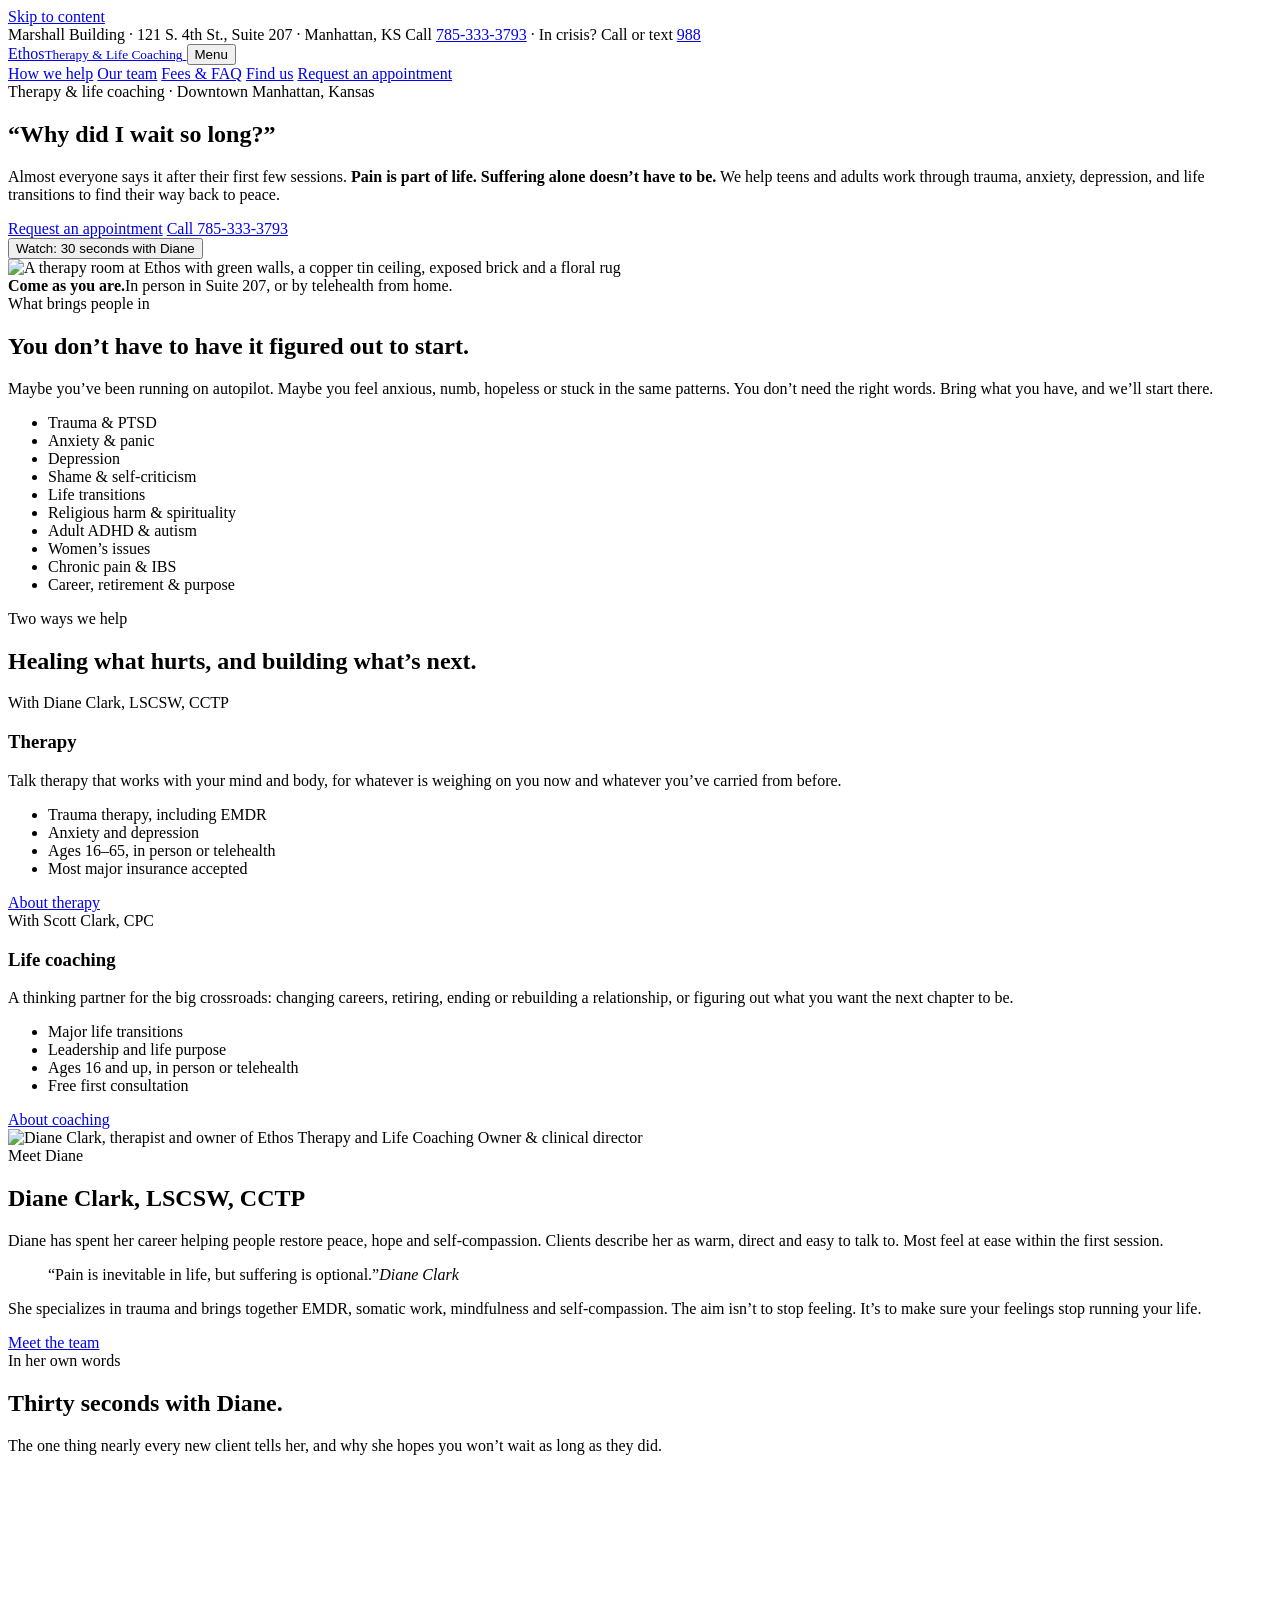
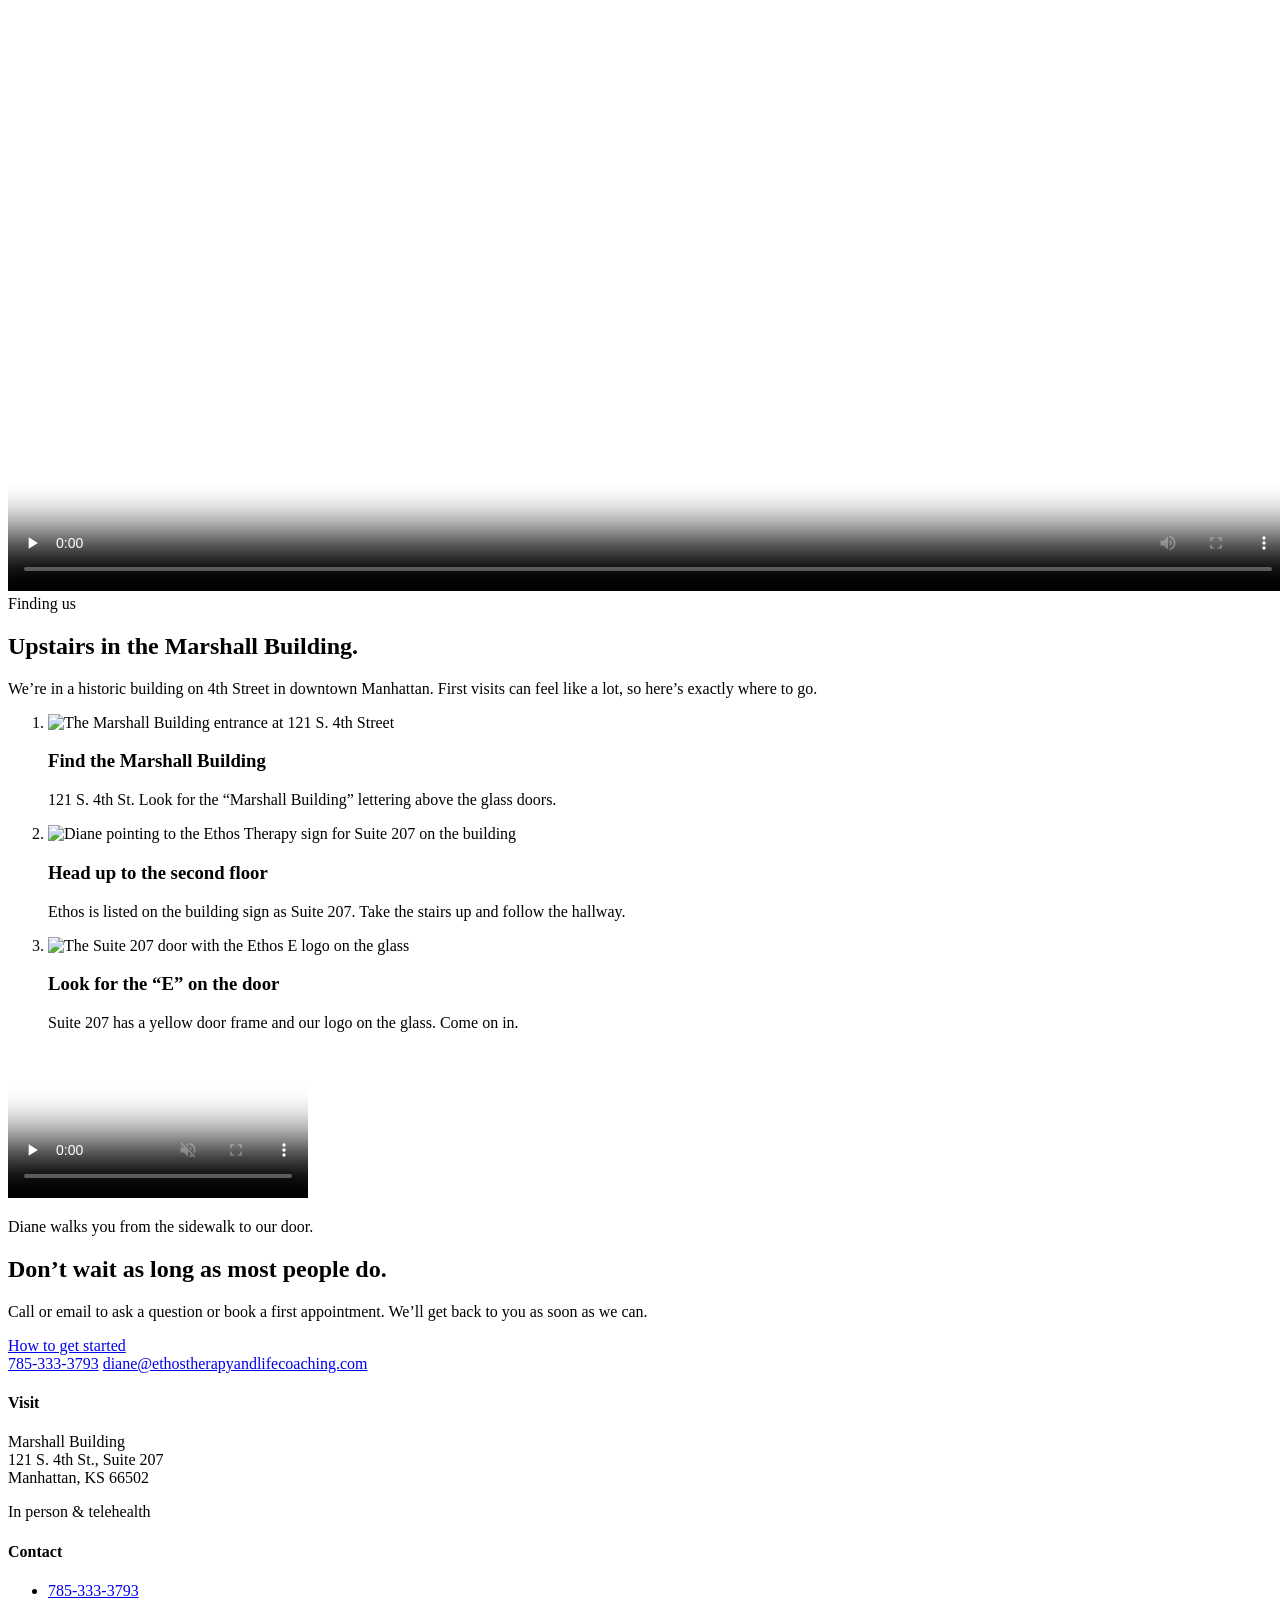
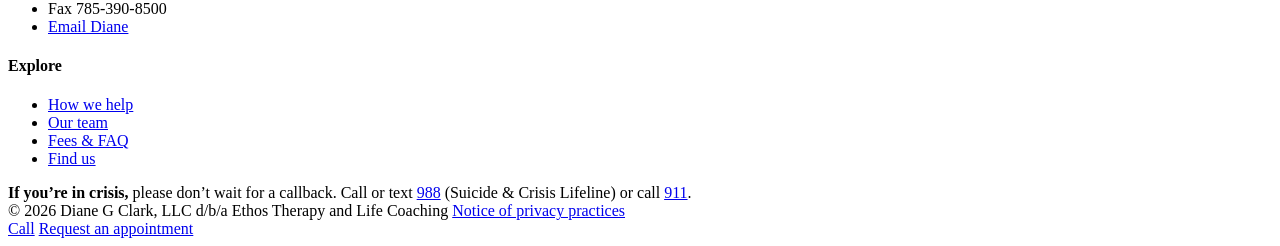
==== index.html @ 3bce2ab6 "Preview update 2026-11-16 13:40" ====
<!doctype html>
<html lang="en">
<head>
<meta charset="utf-8">
<meta name="robots" content="noindex, nofollow">
<meta name="viewport" content="width=device-width, initial-scale=1">
<title>Ethos Therapy &amp; Life Coaching | Trauma, Anxiety &amp; EMDR Therapy in Manhattan, KS</title>
<meta name="description" content="Therapy and life coaching in downtown Manhattan, Kansas. Diane Clark, LSCSW, CCTP, helps teens and adults heal from trauma, anxiety and depression, in person or by telehealth.">
<link rel="canonical" href="https://ethos.jcg.studio/">
<meta property="og:type" content="website">
<meta property="og:site_name" content="Ethos Therapy &amp; Life Coaching">
<meta property="og:locale" content="en_US">
<meta property="og:url" content="https://ethos.jcg.studio/">
<meta property="og:title" content="Ethos Therapy &amp; Life Coaching | Manhattan, KS">
<meta property="og:description" content="“Why did I wait so long?” Therapy and life coaching for trauma, anxiety and depression in downtown Manhattan, Kansas. In person or by telehealth.">
<meta property="og:image" content="https://ethos.jcg.studio/assets/img/og/og-home.jpg">
<meta property="og:image:type" content="image/jpeg">
<meta property="og:image:width" content="1200">
<meta property="og:image:height" content="630">
<meta property="og:image:alt" content="A therapy room at Ethos with a floral rug, beside the words “Why did I wait so long?”">
<meta property="og:video" content="https://ethos.jcg.studio/assets/video/ethos-promo.mp4?v=2">
<meta property="og:video:secure_url" content="https://ethos.jcg.studio/assets/video/ethos-promo.mp4?v=2">
<meta property="og:video:type" content="video/mp4">
<meta property="og:video:width" content="1280">
<meta property="og:video:height" content="720">
<meta name="twitter:card" content="summary_large_image">
<meta name="twitter:title" content="Ethos Therapy &amp; Life Coaching | Manhattan, KS">
<meta name="twitter:description" content="“Why did I wait so long?” Therapy and life coaching for trauma, anxiety and depression in downtown Manhattan, Kansas. In person or by telehealth.">
<meta name="twitter:image" content="https://ethos.jcg.studio/assets/img/og/og-home.jpg">
<meta name="twitter:image:alt" content="A therapy room at Ethos with a floral rug, beside the words “Why did I wait so long?”">
<meta name="theme-color" content="#173733">
<link rel="icon" href="assets/img/favicon.png">
<link rel="preconnect" href="https://fonts.googleapis.com">
<link rel="preconnect" href="https://fonts.gstatic.com" crossorigin>
<link href="https://fonts.googleapis.com/css2?family=Atkinson+Hyperlegible:ital,wght@0,400;0,700;1,400&family=Fraunces:ital,opsz,wght,SOFT@0,9..144,300..600,100;1,9..144,300..600,100&display=swap" rel="stylesheet">
<link rel="stylesheet" href="assets/site.css?v=16">
</head>
<body>
<a class="skip" href="#main">Skip to content</a>

<div class="topbar">
  <div class="wrap">
    <span>Marshall Building · 121 S. 4th St., Suite 207 · Manhattan, KS</span>
    <span>Call <a href="tel:+17853333793">785-333-3793</a> · In crisis? Call or text <a href="tel:988">988</a></span>
  </div>
</div>

<header class="site-header">
  <div class="wrap">
    <a class="brand" href="index.html" aria-label="Ethos Therapy and Life Coaching, home">
      <span class="brand-mark" aria-hidden="true"></span>
      <span class="brand-name">Ethos<small>Therapy &amp; Life Coaching</small></span>
    </a>
    <button class="nav-toggle" aria-expanded="false" aria-controls="nav">Menu</button>
    <nav class="nav" id="nav" aria-label="Main">
      <a href="services.html">How we help</a>
      <a href="team.html">Our team</a>
      <a href="fees.html">Fees &amp; FAQ</a>
      <a href="contact.html">Find us</a>
      <a class="btn btn-primary" href="contact.html#start">Request an appointment</a>
    </nav>
  </div>
</header>

<main id="main">

<section class="hero">
  <div class="wrap">
    <div>
      <span class="eyebrow rise"><span class="hide-sm">Therapy &amp; life coaching · </span><span class="nowrap">Downtown Manhattan, Kansas</span></span>
      <h1 class="rise d1"><span class="quote">“Why did I wait so long?”</span></h1>
      <p class="hero-sub rise d2">Almost everyone says it after their first few sessions. <strong>Pain is part of life. Suffering alone doesn’t have to be.</strong> We help teens and adults work through trauma, anxiety, depression, and life transitions to find their way back to peace.</p>
      <div class="btn-row rise d3">
        <a class="btn btn-primary" href="contact.html#start">Request an appointment</a>
        <a class="btn btn-ghost" href="tel:+17853333793">Call 785-333-3793</a>
      </div>
      <button class="watch rise d4" type="button" data-watch aria-haspopup="dialog">
        <span class="watch-icon" aria-hidden="true"></span>
        <span class="watch-label">Watch: 30 seconds with Diane</span>
      </button>
    </div>
    <div class="hero-media rise d4">
      <div class="arch-wrap">
        <div class="garden arch-posy" data-garden="corner" data-seed="7" role="presentation"></div>
        <div class="arch"><img src="assets/img/room-teal.jpg" alt="A therapy room at Ethos with green walls, a copper tin ceiling, exposed brick and a floral rug" width="1067" height="1600"></div>
        <div class="hero-badge"><span class="garden garden-pin" data-garden="flower" data-seed="6" data-flower="rose" role="presentation"></span><b>Come as you are.</b>In person in Suite 207, or by telehealth from home.</div>
      </div>
    </div>
  </div>
</section>

<div class="rug garden" data-garden="band" data-seed="4" role="presentation"></div>

<section>
  <div class="wrap concerns">
    <div>
      <span class="eyebrow">What brings people in</span>
      <h2>You don’t have to have it figured out to start.</h2>
      <p class="lede">Maybe you’ve been running on autopilot. Maybe you feel anxious, numb, hopeless or stuck in the same patterns. You don’t need the right words. Bring what you have, and we’ll start there.</p>
    </div>
    <ul class="concern-list" data-garden-bullets>
      <li>Trauma &amp; PTSD</li>
      <li>Anxiety &amp; panic</li>
      <li>Depression</li>
      <li><span>Shame &amp; <span class="nowrap">self-criticism</span></span></li>
      <li>Life transitions</li>
      <li>Religious harm &amp; spirituality</li>
      <li>Adult ADHD &amp; autism</li>
      <li>Women’s issues</li>
      <li>Chronic pain &amp; IBS</li>
      <li>Career, retirement &amp; purpose</li>
    </ul>
  </div>
</section>

<section class="dark on-dark">
  <div class="wrap">
    <div class="section-head">
      <span class="eyebrow">Two ways we help</span>
      <h2>Healing what hurts, and building what’s next.</h2>
    </div>
    <div class="paths">
      <article class="path">
        <div class="who">With Diane Clark, LSCSW, CCTP</div>
        <h3>Therapy</h3>
        <p>Talk therapy that works with your mind and body, for whatever is weighing on you now and whatever you’ve carried from before.</p>
        <ul>
          <li>Trauma therapy, including EMDR</li>
          <li>Anxiety and depression</li>
          <li>Ages 16–65, in person or telehealth</li>
          <li>Most major insurance accepted</li>
        </ul>
        <a class="btn btn-ghost" href="services.html#therapy">About therapy</a>
      </article>
      <article class="path">
        <div class="who">With Scott Clark, CPC</div>
        <h3>Life coaching</h3>
        <p>A thinking partner for the big crossroads: changing careers, retiring, ending or rebuilding a relationship, or figuring out what you want the next chapter to be.</p>
        <ul>
          <li>Major life transitions</li>
          <li>Leadership and life purpose</li>
          <li>Ages 16 and up, in person or telehealth</li>
          <li>Free first consultation</li>
        </ul>
        <a class="btn btn-ghost" href="services.html#coaching">About coaching</a>
      </article>
    </div>
  </div>
</section>

<section>
  <div class="wrap person">
    <div class="person-photo">
      <img src="assets/img/diane.jpg" alt="Diane Clark, therapist and owner of Ethos Therapy and Life Coaching" width="1024" height="1536">
      <span class="tag">Owner &amp; clinical director</span>
    </div>
    <div>
      <span class="eyebrow">Meet Diane</span>
      <h2>Diane Clark, LSCSW, CCTP</h2>
      <p class="lede">Diane has spent her career helping people restore peace, hope and self-compassion. Clients describe her as warm, direct and easy to talk to. Most feel at ease within the first session.</p>
      <blockquote class="pull">“Pain is inevitable in life, but suffering is optional.”<cite>Diane Clark</cite></blockquote>
      <p>She specializes in trauma and brings together EMDR, somatic work, mindfulness and self-compassion. The aim isn’t to stop feeling. It’s to make sure your feelings stop running your life.</p>
      <a class="btn btn-ghost" href="team.html">Meet the team</a>
    </div>
  </div>
</section>

<section class="cream">
  <div class="wrap film">
    <div>
      <span class="eyebrow">In her own words</span>
      <h2>Thirty seconds with Diane.</h2>
      <p class="lede">The one thing nearly every new client tells her, and why she hopes you won’t wait as long as they did.</p>
    </div>
    <div class="film-frame">
      <span class="garden garden-pin" data-garden="flower" data-seed="16" data-flower="daisy" role="presentation"></span>
      <video src="assets/video/ethos-promo.mp4?v=2" poster="assets/img/promo-poster.jpg?v=2" controls playsinline preload="none" width="1280" height="720" aria-label="Video: Diane Clark on why people wait too long to start therapy. Captioned."></video>
    </div>
  </div>
</section>

<section class="dark on-dark" id="find">
  <div class="wrap find">
    <div>
      <span class="eyebrow">Finding us</span>
      <h2>Upstairs in the Marshall Building.</h2>
      <p class="lede">We’re in a historic building on 4th Street in downtown Manhattan. First visits can feel like a lot, so here’s exactly where to go.</p>
      <ol class="steps">
        <li><img src="assets/img/exterior.jpg" alt="The Marshall Building entrance at 121 S. 4th Street" loading="lazy"><div><h3>Find the Marshall Building</h3><p>121 S. 4th St. Look for the “Marshall Building” lettering above the glass doors.</p></div></li>
        <li><img src="assets/img/diane-sign.jpg" alt="Diane pointing to the Ethos Therapy sign for Suite 207 on the building" loading="lazy"><div><h3>Head up to the second floor</h3><p>Ethos is listed on the building sign as Suite 207. Take the stairs up and follow the hallway.</p></div></li>
        <li><img src="assets/img/suite-door.jpg" alt="The Suite 207 door with the Ethos E logo on the glass" loading="lazy"><div><h3>Look for the “E” on the door</h3><p>Suite 207 has a yellow door frame and our logo on the glass. Come on in.</p></div></li>
      </ol>
    </div>
    <div>
      <div class="phone"><video src="assets/video/finding-us.mp4" poster="assets/img/finding-us-poster.jpg" controls muted playsinline preload="none" aria-label="Video: Diane walks from the street to Suite 207"></video></div>
      <p class="phone-cap">Diane walks you from the sidewalk to our door.</p>
    </div>
  </div>
</section>

<section>
  <div class="wrap">
    <div class="cta">
      <div>
        <h2>Don’t wait as long as most people do.</h2>
        <p>Call or email to ask a question or book a first appointment. We’ll get back to you as soon as we can.</p>
        <div class="btn-row"><a class="btn btn-primary" href="contact.html#start">How to get started</a></div>
      </div>
      <div>
        <a class="big-phone" href="tel:+17853333793">785-333-3793</a>
        <a href="mailto:diane@ethostherapyandlifecoaching.com">diane@ethostherapyandlifecoaching.com</a>
      </div>
    </div>
  </div>
</section>

</main>

<dialog class="lightbox" id="film-dialog" aria-label="Video: thirty seconds with Diane">
  <button class="lightbox-close" type="button" aria-label="Close video">Close ✕</button>
  <video src="assets/video/ethos-promo.mp4?v=2" poster="assets/img/promo-poster.jpg?v=2" controls playsinline preload="none" width="1280" height="720"></video>
</dialog>

<footer class="site-footer">
  <div class="garden garden-edge" data-garden="edge" data-seed="12" role="presentation"></div>
  <div class="wrap">
    <div class="footer-grid">
      <div>
        <div class="footer-logo" role="img" aria-label="Ethos Therapy and Life Coaching"></div>
      </div>
      <div>
        <h4>Visit</h4>
        <p>Marshall Building<br>121 S. 4th St., Suite 207<br>Manhattan, KS 66502</p>
        <p>In person &amp; telehealth</p>
      </div>
      <div>
        <h4>Contact</h4>
        <ul>
          <li><a href="tel:+17853333793">785-333-3793</a></li>
          <li>Fax 785-390-8500</li>
          <li><a href="mailto:diane@ethostherapyandlifecoaching.com">Email Diane</a></li>
        </ul>
      </div>
      <div>
        <h4>Explore</h4>
        <ul>
          <li><a href="services.html">How we help</a></li>
          <li><a href="team.html">Our team</a></li>
          <li><a href="fees.html">Fees &amp; FAQ</a></li>
          <li><a href="contact.html">Find us</a></li>
        </ul>
      </div>
    </div>
    <div class="crisis"><strong>If you’re in crisis,</strong> please don’t wait for a callback. Call or text <a href="tel:988">988</a> (Suicide &amp; Crisis Lifeline) or call <a href="tel:911">911</a>.</div>
    <div class="legal">
      <span>© 2026 Diane G Clark, LLC d/b/a Ethos Therapy and Life Coaching</span>
      <a href="assets/docs/notice-of-privacy-practices.pdf">Notice of privacy practices</a>
    </div>
  </div>
</footer>

<div class="callbar">
  <a class="btn btn-ghost" href="tel:+17853333793">Call</a>
  <a class="btn btn-primary" href="contact.html#start">Request an appointment</a>
</div>

<script src="assets/garden.js?v=3" defer></script>
<script src="assets/site.js?v=2" defer></script>
<script>
  const t = document.querySelector('.nav-toggle'), n = document.getElementById('nav');
  t.addEventListener('click', () => { const o = n.classList.toggle('open'); t.setAttribute('aria-expanded', o); });
  const dlg = document.getElementById('film-dialog'), film = dlg.querySelector('video');
  document.querySelector('[data-watch]').addEventListener('click', () => { dlg.showModal(); film.play(); });
  dlg.addEventListener('click', (e) => { if (e.target === dlg || e.target.closest('.lightbox-close')) dlg.close(); });
  dlg.addEventListener('close', () => { film.pause(); film.currentTime = 0; });
</script>
</body>
</html>
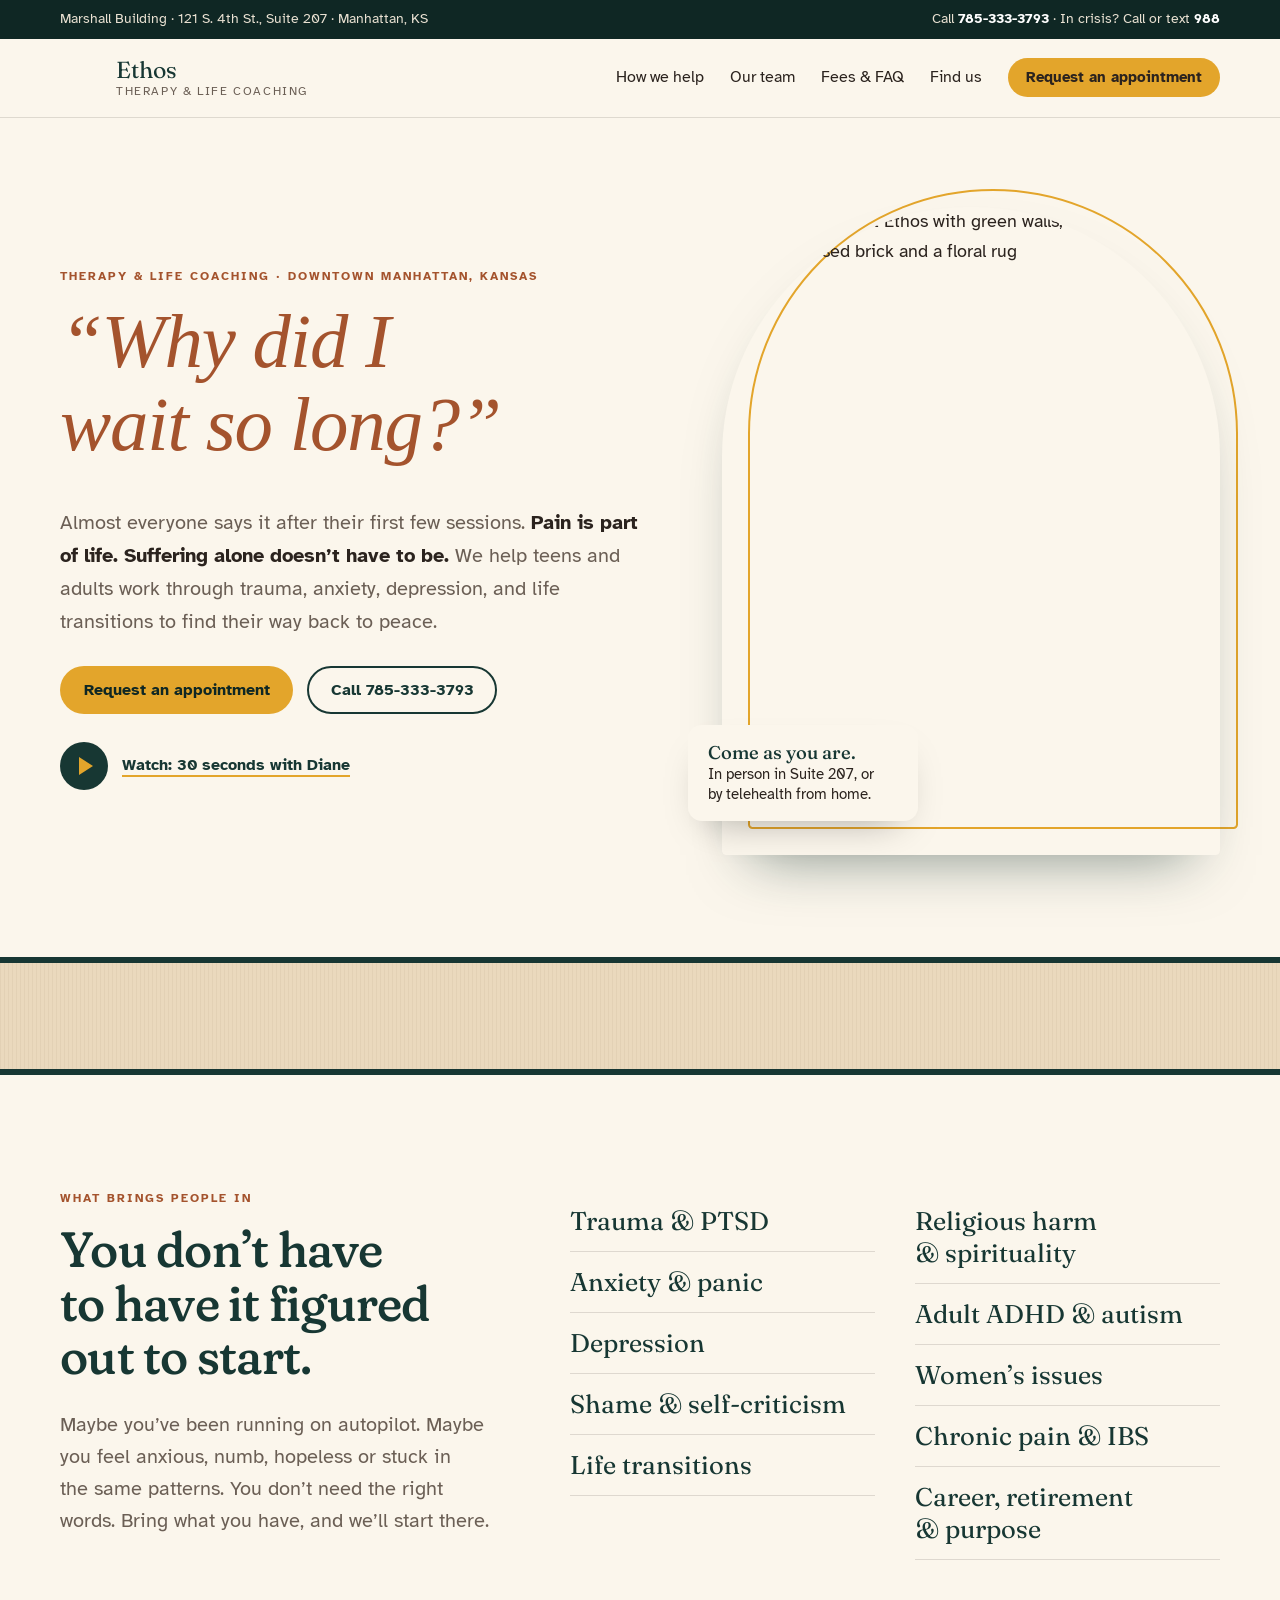
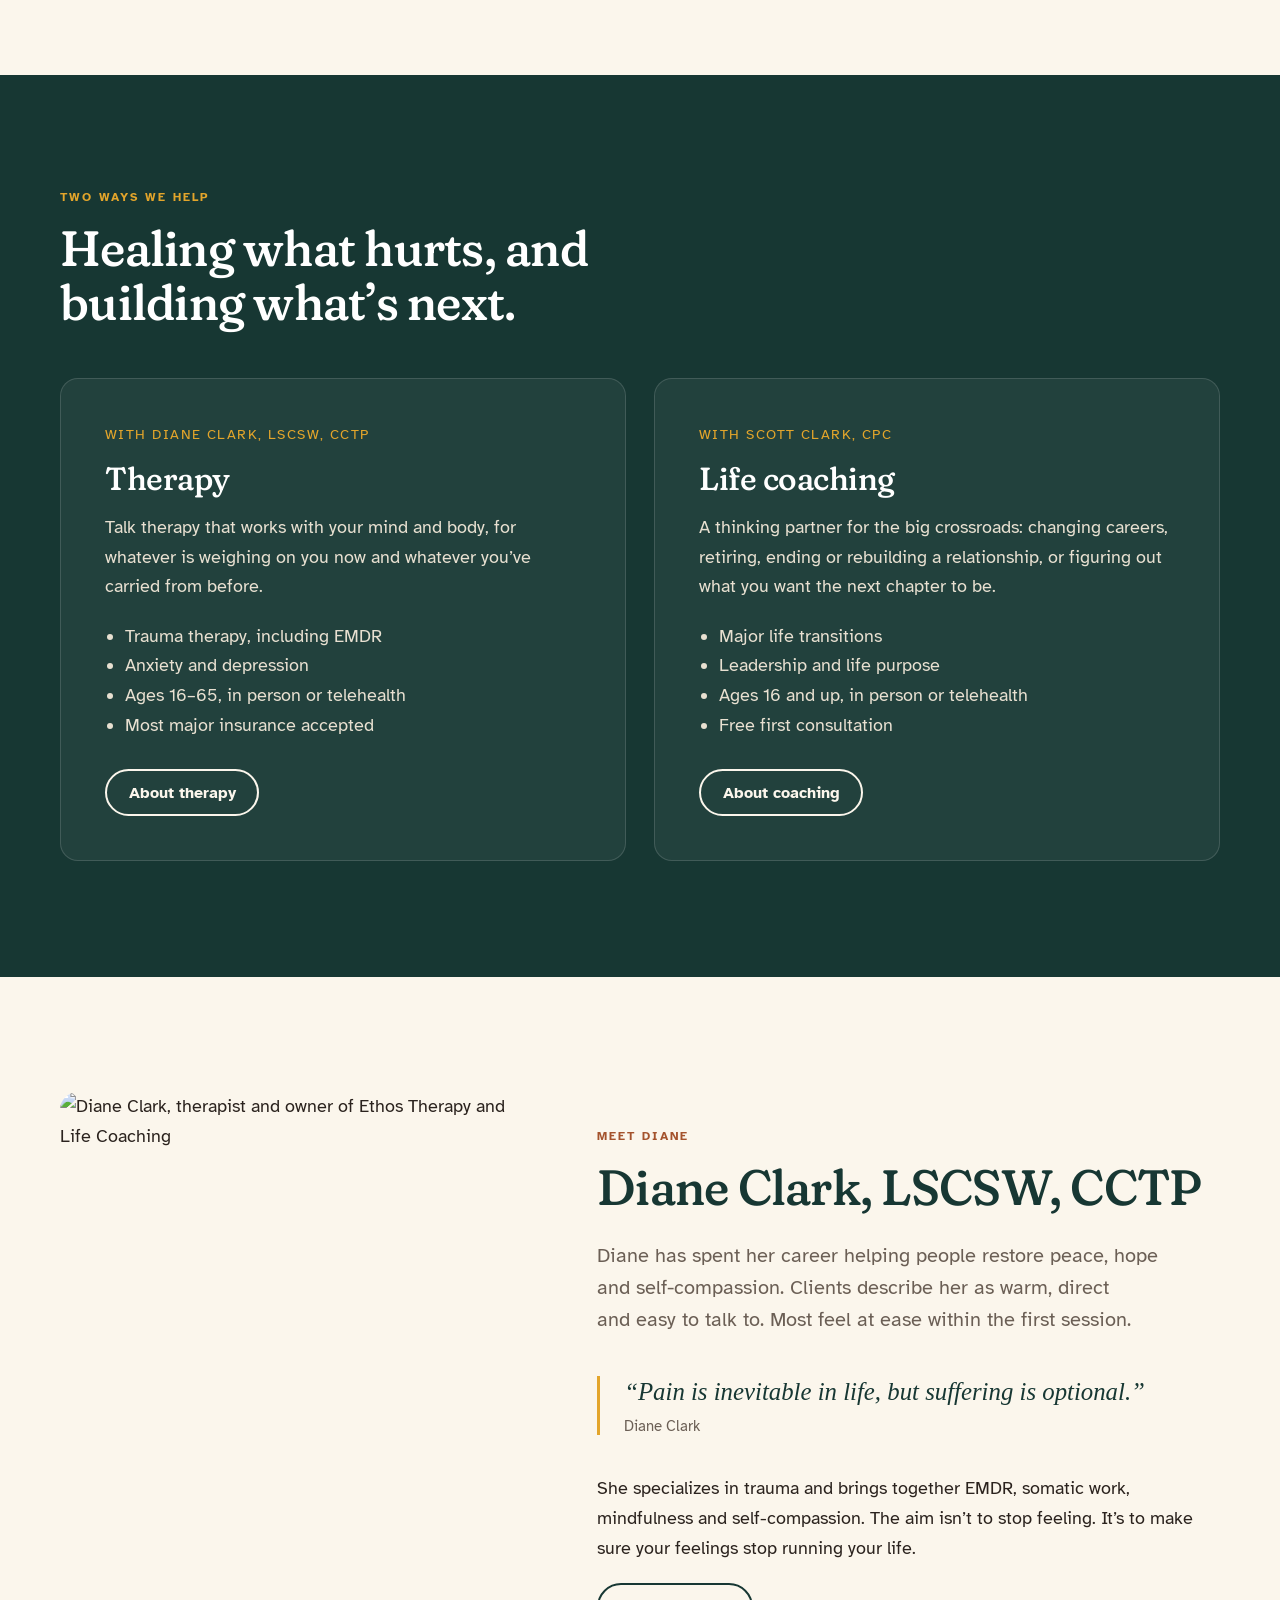
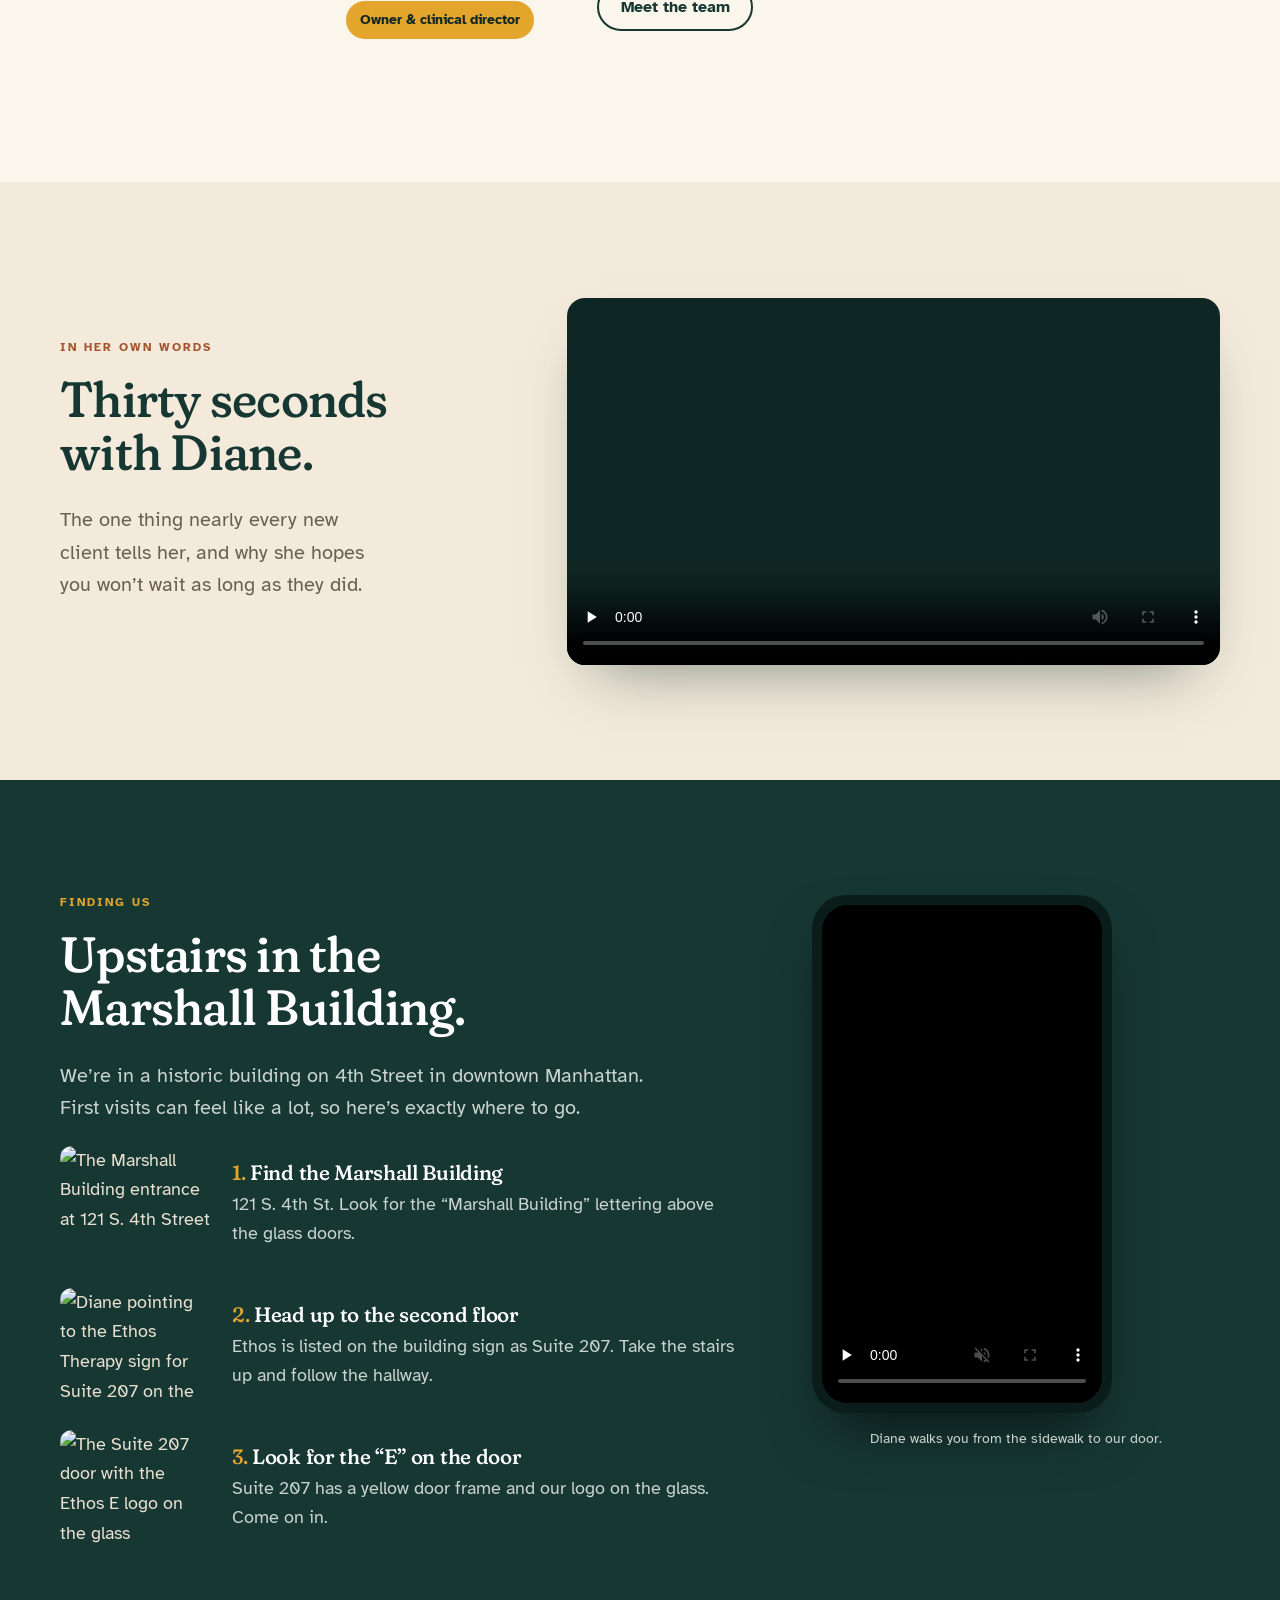
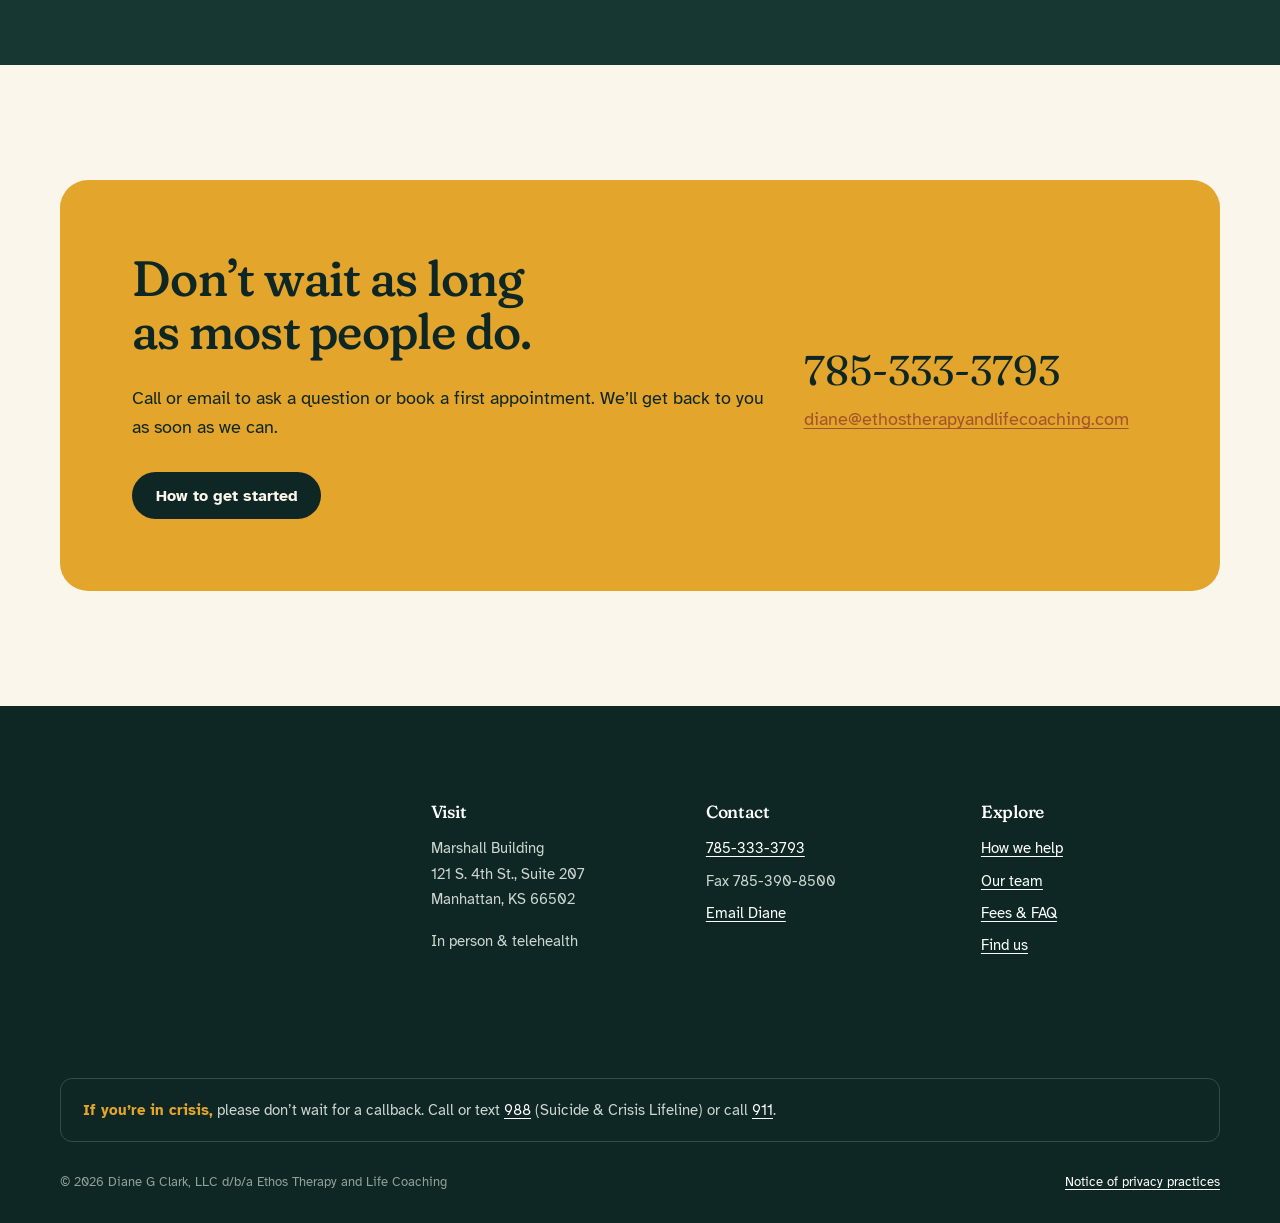
==== commit ecd6ba6c: "Preview update 2026-11-16 14:14" ====
--- a/index.html
+++ b/index.html
@@ -33,7 +33,7 @@
 <link rel="preconnect" href="https://fonts.googleapis.com">
 <link rel="preconnect" href="https://fonts.gstatic.com" crossorigin>
 <link href="https://fonts.googleapis.com/css2?family=Atkinson+Hyperlegible:ital,wght@0,400;0,700;1,400&family=Fraunces:ital,opsz,wght,SOFT@0,9..144,300..600,100;1,9..144,300..600,100&display=swap" rel="stylesheet">
-<link rel="stylesheet" href="assets/site.css?v=16">
+<link rel="stylesheet" href="assets/site.css?v=17">
 </head>
 <body>
 <a class="skip" href="#main">Skip to content</a>
--- a/assets/site.css
+++ b/assets/site.css
@@ -0,0 +1,525 @@
+/* Ethos Therapy & Life Coaching
+   Palette pulled from Suite 207: green walls, honey wood, copper tin ceiling,
+   brick, and the marigold pillows on the floral rug. */
+:root {
+  --green: #25514b;
+  --green-deep: #173733;
+  --green-ink: #0f2724;
+  --paper: #fbf6ec;
+  --cream: #f3eadb;
+  --sand: #e6d8c1;
+  --copper: #a4532d;
+  --brick: #8c3a2b;
+  --marigold: #e3a52b;
+  --ink: #2b231e;
+  --muted: #6b5f55;
+  --line: rgba(43, 35, 30, .14);
+  --serif: "Fraunces", Georgia, serif;
+  --sans: "Atkinson Hyperlegible", system-ui, sans-serif;
+  --wrap: 1160px;
+  --radius: 18px;
+}
+
+*, *::before, *::after { box-sizing: border-box; }
+html { scroll-behavior: smooth; }
+body {
+  margin: 0;
+  background: var(--paper);
+  color: var(--ink);
+  font: 18px/1.65 var(--sans);
+  -webkit-font-smoothing: antialiased;
+}
+img, video { display: block; max-width: 100%; }
+a { color: var(--copper); text-underline-offset: 3px; }
+a:hover { color: var(--brick); }
+a[href^="mailto:"] { overflow-wrap: anywhere; }
+h1, h2, h3, h4 {
+  font-family: var(--serif);
+  font-weight: 500;
+  font-variation-settings: "SOFT" 100, "WONK" 0;
+  line-height: 1.08;
+  letter-spacing: -.015em;
+  margin: 0 0 .5em;
+  color: var(--green-deep);
+}
+h1 { font-size: clamp(2.6rem, 6vw, 4.9rem); }
+h2 { font-size: clamp(2rem, 4vw, 3.1rem); }
+h3 { font-size: 1.5rem; }
+p { margin: 0 0 1.1em; }
+/* Line breaks: headings and short display text split into even lines; body text never leaves a lone last word */
+h1, h2, h3, h4, .eyebrow, .lede, blockquote.pull, .breath-cue, .breath-label, .concern-list li, .hero-badge, .phone-cap, .watch-label, .path .who, .note { text-wrap: balance; }
+p, li, dd, summary { text-wrap: pretty; }
+.wrap { width: min(var(--wrap), 100% - 40px); margin-inline: auto; }
+.eyebrow {
+  font: 700 .78rem/1.2 var(--sans);
+  letter-spacing: .16em;
+  text-transform: uppercase;
+  color: var(--copper);
+  margin-bottom: 1.1rem;
+  display: block;
+}
+.lede { font-size: 1.22rem; color: var(--muted); max-width: 34em; }
+
+.nowrap { white-space: nowrap; }
+em.serif, .serif-i { font-family: var(--serif); font-style: italic; }
+
+/* Skip link + focus */
+.skip { position: absolute; left: -999px; }
+.skip:focus { left: 16px; top: 12px; z-index: 99; background: var(--marigold); color: var(--ink); padding: 8px 14px; border-radius: 8px; }
+:focus-visible { outline: 3px solid var(--marigold); outline-offset: 3px; }
+
+/* Top bar */
+.topbar {
+  background: var(--green-ink);
+  color: #e9e1d2;
+  font-size: .86rem;
+}
+.topbar .wrap { display: flex; justify-content: space-between; gap: 16px; padding: 8px 0; flex-wrap: wrap; }
+.topbar a { color: #fff; text-decoration: none; font-weight: 700; }
+.topbar a:hover { color: var(--marigold); }
+
+/* Header */
+.site-header {
+  position: sticky; top: 0; z-index: 20;
+  background: rgba(251, 246, 236, .94);
+  backdrop-filter: blur(8px);
+  border-bottom: 1px solid var(--line);
+}
+.site-header .wrap { display: flex; align-items: center; justify-content: space-between; gap: 20px; padding: 14px 0; }
+.brand { display: flex; align-items: center; gap: 12px; text-decoration: none; color: var(--green-deep); }
+.brand-mark {
+  width: 44px; height: 50px; flex: none;
+  background: var(--green-deep);
+  -webkit-mask: url(img/e-mask.png) center / contain no-repeat;
+          mask: url(img/e-mask.png) center / contain no-repeat;
+}
+.brand-name { font-family: var(--serif); font-size: 1.45rem; line-height: 1; }
+.brand-name small { display: block; font-family: var(--sans); font-size: .72rem; letter-spacing: .14em; text-transform: uppercase; color: var(--muted); margin-top: 5px; }
+.nav { display: flex; align-items: center; gap: 26px; }
+.nav a { color: var(--ink); text-decoration: none; font-size: .98rem; }
+.nav a:hover, .nav a[aria-current="page"] { color: var(--copper); }
+.nav a[aria-current="page"] { text-decoration: underline; text-decoration-color: var(--marigold); text-decoration-thickness: 2px; }
+.nav-toggle { display: none; }
+
+/* Buttons */
+.btn {
+  display: inline-flex; align-items: center; gap: .55em;
+  padding: .85em 1.35em;
+  border-radius: 999px;
+  font: 700 1rem/1 var(--sans);
+  text-decoration: none;
+  border: 2px solid transparent;
+  transition: transform .2s ease, background .2s ease, color .2s ease;
+}
+.btn:hover { transform: translateY(-2px); }
+.btn-primary { background: var(--marigold); color: var(--green-ink); }
+.btn-primary:hover { background: #efb53d; color: var(--green-ink); }
+.btn-ghost { border-color: currentColor; color: var(--green-deep); }
+.btn-ghost:hover { background: var(--green-deep); color: var(--paper); border-color: var(--green-deep); }
+.on-dark .btn-ghost { color: var(--paper); }
+.on-dark .btn-ghost:hover { background: var(--paper); color: var(--green-deep); border-color: var(--paper); }
+.nav .btn { padding: .7em 1.1em; font-size: .92rem; }
+.btn-row { display: flex; flex-wrap: wrap; gap: 14px; margin-top: 1.8rem; }
+
+/* Hero */
+.hero { position: relative; overflow: hidden; padding: clamp(48px, 7vw, 96px) 0 clamp(56px, 8vw, 110px); }
+.hero .wrap { display: grid; grid-template-columns: 1.08fr .92fr; gap: clamp(32px, 6vw, 80px); align-items: center; }
+.hero h1 { font-style: italic; font-weight: 400; }
+.hero h1 .quote { color: var(--copper); }
+.hero-sub { font-size: 1.25rem; color: var(--muted); max-width: 30em; }
+.hero-sub strong { color: var(--ink); font-weight: 700; }
+.arch {
+  position: relative;
+  border-radius: 999px 999px var(--radius) var(--radius);
+  overflow: hidden;
+  aspect-ratio: 4 / 5.2;
+  box-shadow: 0 30px 60px -30px rgba(23, 55, 51, .55);
+}
+.arch img { width: 100%; height: 100%; object-fit: cover; }
+.arch-wrap { position: relative; }
+.arch-wrap::before {
+  content: ""; position: absolute; inset: -18px -18px 26px 26px;
+  border: 2px solid var(--marigold);
+  border-radius: 999px 999px var(--radius) var(--radius);
+  z-index: -1;
+}
+.hero-badge {
+  position: absolute; left: -34px; bottom: 34px;
+  background: var(--paper);
+  border-radius: 14px;
+  padding: 16px 20px;
+  box-shadow: 0 18px 40px -20px rgba(0,0,0,.35);
+  font-size: .92rem; line-height: 1.35; max-width: 230px;
+}
+.hero-badge b { display: block; font-family: var(--serif); font-weight: 500; font-size: 1.15rem; color: var(--green-deep); }
+
+/* Watch button + pop-up player */
+.watch {
+  display: inline-flex; align-items: center; gap: 14px; margin-top: 1.5rem; padding: 4px 8px 4px 0;
+  background: none; border: 0; cursor: pointer; font: 700 1rem/1.2 var(--sans); color: var(--green-deep); text-align: left;
+}
+.watch-icon { position: relative; flex: none; width: 48px; height: 48px; border-radius: 50%; background: var(--green-deep); display: grid; place-items: center; transition: transform .2s ease, background .2s ease; }
+.watch-icon::before { content: ""; margin-left: 4px; border-left: 14px solid var(--marigold); border-block: 9px solid transparent; }
+.watch-icon::after { content: ""; position: absolute; inset: 0; border-radius: 50%; border: 2px solid var(--marigold); opacity: 0; }
+.watch-label { text-decoration: underline; text-decoration-color: var(--marigold); text-decoration-thickness: 2px; text-underline-offset: 5px; }
+.watch:hover .watch-icon { transform: scale(1.08); background: var(--green); }
+.lightbox { border: 0; padding: 0; background: transparent; width: min(1100px, 92vw); max-width: none; overflow: visible; }
+.lightbox::backdrop { background: rgba(15, 39, 36, .84); backdrop-filter: blur(4px); }
+.lightbox video { width: 100%; height: auto; aspect-ratio: 16 / 9; border-radius: var(--radius); background: var(--green-ink); }
+.lightbox-close { position: absolute; right: 0; top: -46px; padding: 8px 4px; background: none; border: 0; color: #fff; font: 700 1rem var(--sans); cursor: pointer; }
+.lightbox-close:hover { color: var(--marigold); }
+
+/* Load-in */
+@media (prefers-reduced-motion: no-preference) {
+  .rise { opacity: 0; transform: translateY(18px); animation: rise .9s cubic-bezier(.2,.7,.2,1) forwards; }
+  .rise.d1 { animation-delay: .08s; } .rise.d2 { animation-delay: .18s; }
+  .rise.d3 { animation-delay: .3s; }  .rise.d4 { animation-delay: .45s; }
+  @keyframes rise { to { opacity: 1; transform: none; } }
+  .watch-icon::after { animation: watch-ring 2.6s ease-out 1.4s infinite; }
+  @keyframes watch-ring { 0% { opacity: .9; transform: scale(1); } 70%, 100% { opacity: 0; transform: scale(1.55); } }
+}
+
+/* The garden: flowers drawn in code (assets/garden.js), inspired by the office's floral rug */
+.garden svg { display: block; width: 100%; height: 100%; overflow: visible; }
+.garden .g-bloom, .garden .g-sway, .garden .g-spin { transform-origin: 0 0; }
+.garden .g-flower { cursor: pointer; }
+@media (prefers-reduced-motion: no-preference) {
+  .garden .g-bloom { transform: scale(0) rotate(-70deg); transition: transform 1s cubic-bezier(.34, 1.4, .64, 1) var(--d, 0ms); }
+  .garden.in .g-bloom { transform: none; }
+  .garden .g-sway { animation: g-sway var(--t, 8s) ease-in-out infinite alternate; }
+  .garden .g-flower .g-spin { transition: transform .9s cubic-bezier(.34, 1.4, .64, 1); }
+  .garden .g-flower:hover .g-spin, .garden .g-flower.twirl .g-spin { transform: rotate(72deg) scale(1.14); }
+  .garden .g-lean { transition: transform .6s cubic-bezier(.2, .7, .2, 1); }
+  .garden .g-new .g-bloom { animation: g-pop .9s cubic-bezier(.34, 1.4, .64, 1) both; }
+  @keyframes g-pop { from { transform: scale(0) rotate(-70deg); } }
+  @keyframes g-sway { from { transform: rotate(calc(var(--a, 4deg) * -1)) scale(.95); } to { transform: rotate(var(--a, 4deg)) scale(1.05); } }
+}
+/* A strip of rug between sections */
+.rug {
+  position: relative; cursor: pointer;
+  height: 118px; overflow: hidden;
+  background: #ead9bd repeating-linear-gradient(90deg, rgba(90, 60, 30, .05) 0 1px, transparent 1px 4px);
+  border-block: 6px solid var(--green-deep);
+}
+@media (hover: hover) {
+  .rug::after {
+    content: "Click to plant a flower"; position: absolute; right: 14px; bottom: 10px; pointer-events: none;
+    background: var(--green-deep); color: #fff; font: 700 .7rem/1 var(--sans); letter-spacing: .1em; text-transform: uppercase;
+    padding: 7px 11px; border-radius: 999px; opacity: 0; transition: opacity .25s ease;
+  }
+  .rug:hover::after { opacity: .92; }
+}
+/* Flowers along the top edge of the footer */
+.garden-edge { position: absolute; left: 0; right: 0; top: -46px; height: 92px; overflow-x: clip; pointer-events: none; }
+.garden-edge .g-flower { pointer-events: auto; }
+/* A posy in the corner of inner-page heroes */
+.garden-corner { position: absolute; right: max(12px, calc((100% - var(--wrap)) / 2 - 40px)); bottom: -6px; width: clamp(200px, 26vw, 330px); aspect-ratio: 1; }
+/* A posy tucked behind the top-left shoulder of the hero arch */
+.arch-posy { position: absolute; left: -30px; top: -24px; z-index: 2; width: clamp(118px, 36%, 160px); aspect-ratio: 1; transform: scale(-1, -1); }
+/* Single flowers */
+.garden-pin { position: absolute; right: -20px; top: -24px; width: 56px; height: 56px; }
+.concern-list li { display: flex; align-items: flex-start; gap: .5em; }
+.garden-bullet { flex: none; width: .82em; height: .82em; margin-top: .21em; }
+.garden-bullet .g-bloom { --d: calc(var(--i, 0) * 70ms); }
+
+/* Sections */
+main { overflow-x: clip; }   /* decorative flowers may poke past the edge; never let them cause sideways scroll */
+section { padding: clamp(64px, 9vw, 120px) 0; }
+.section-head { max-width: 760px; margin-bottom: 48px; }
+.dark { background: var(--green-deep); color: #e8e0d1; }
+.dark h2, .dark h3 { color: #fff; }
+.dark .eyebrow { color: var(--marigold); }
+.dark .lede { color: #c9d3cd; }
+.dark a:not(.btn) { color: var(--marigold); }
+.cream { background: var(--cream); }
+
+/* Concerns list */
+.concerns { display: grid; grid-template-columns: .8fr 1.2fr; gap: clamp(32px, 6vw, 90px); align-items: start; }
+.concern-list { list-style: none; margin: 0; padding: 0; columns: 2; column-gap: 40px; }
+.concern-list li {
+  font-family: var(--serif); font-size: clamp(1.25rem, 2.1vw, 1.6rem); line-height: 1.25;
+  padding: 14px 0; border-bottom: 1px solid var(--line); break-inside: avoid; color: var(--green-deep);
+}
+
+/* Two paths */
+.paths { display: grid; grid-template-columns: 1fr 1fr; gap: 28px; }
+.path {
+  background: rgba(255,255,255,.05);
+  border: 1px solid rgba(255,255,255,.14);
+  border-radius: var(--radius);
+  padding: clamp(28px, 4vw, 44px);
+  display: flex; flex-direction: column;
+}
+.path h3 { font-size: 2rem; }
+.path .who { font-size: .9rem; letter-spacing: .1em; text-transform: uppercase; color: var(--marigold); margin-bottom: 1rem; }
+.path ul { padding-left: 1.1em; margin: 0 0 1.6em; }
+.path .btn { margin-top: auto; align-self: flex-start; }
+
+/* Person feature */
+.person { display: grid; grid-template-columns: .85fr 1.15fr; gap: clamp(32px, 6vw, 80px); align-items: center; }
+.person.flip { grid-template-columns: 1.15fr .85fr; }
+.person.flip .person-photo { order: 2; }
+.person-photo { position: relative; }
+.person-photo img { border-radius: var(--radius); width: 100%; height: auto; aspect-ratio: 4/5; object-fit: cover; object-position: center 20%; }
+.person-photo .tag {
+  position: absolute; right: -14px; bottom: 28px; background: var(--marigold); color: var(--green-ink);
+  font-weight: 700; font-size: .85rem; padding: 8px 14px; border-radius: 999px;
+}
+blockquote.pull {
+  margin: 1.6em 0; padding: 0 0 0 24px; border-left: 3px solid var(--marigold);
+  font-family: var(--serif); font-style: italic; font-size: 1.55rem; line-height: 1.3; color: var(--green-deep);
+}
+blockquote.pull cite { display: block; margin-top: .6em; font: 400 .92rem var(--sans); font-style: normal; color: var(--muted); }
+.facts { display: grid; grid-template-columns: 1fr 1fr; gap: 18px 32px; margin: 28px 0 0; padding: 0; }
+.facts div { border-top: 1px solid var(--line); padding-top: 12px; }
+.facts dt { font-size: .78rem; letter-spacing: .14em; text-transform: uppercase; color: var(--copper); font-weight: 700; }
+.facts dd { margin: 4px 0 0; }
+
+/* Finding us */
+.find { display: grid; grid-template-columns: 1.25fr .75fr; gap: clamp(32px, 6vw, 72px); align-items: start; }
+.steps { list-style: none; padding: 0; margin: 0; display: grid; gap: 22px; counter-reset: s; }
+.steps li { display: grid; grid-template-columns: 150px 1fr; gap: 22px; align-items: center; counter-increment: s; }
+.steps img { width: 150px; height: 120px; object-fit: cover; border-radius: 12px; }
+.steps h3 { font-size: 1.3rem; margin-bottom: .25em; }
+.steps h3::before { content: counter(s) ". "; color: var(--marigold); }
+.steps p { margin: 0; color: #c9d3cd; }
+.phone {
+  justify-self: center;
+  width: min(300px, 100%);
+  border-radius: 34px; padding: 10px;
+  background: #0b1d1b;
+  box-shadow: 0 30px 60px -20px rgba(0,0,0,.6);
+}
+.phone video { border-radius: 26px; width: 100%; aspect-ratio: 9/16; object-fit: cover; background: #000; }
+.phone-cap { text-align: center; font-size: .9rem; color: #c9d3cd; margin-top: 14px; }
+
+/* Breathing flower */
+.breath { display: grid; grid-template-columns: 1fr 1fr; gap: clamp(32px, 6vw, 80px); align-items: center; }
+.breath-stage { text-align: center; }
+.breath-flower { width: min(340px, 76vw, 100%); aspect-ratio: 1; margin-inline: auto; }
+.breath-flower svg { display: block; width: 100%; height: 100%; overflow: visible; }
+.breath-flower .ring, .breath-flower .halo { transform-origin: 0 0; transition: transform var(--dur, 1.5s) cubic-bezier(.45, 0, .55, 1); }
+.breath-flower.closed .halo { transform: scale(.6); }
+.breath-flower.closed .r0 { transform: scale(.52) rotate(-24deg); }
+.breath-flower.closed .r1 { transform: scale(.4) rotate(40deg); }
+.breath-flower.closed .r2 { transform: scale(.44) rotate(-50deg); }
+.breath-flower.closed .r3 { transform: scale(.5) rotate(60deg); }
+.breath-cue { margin: 20px 0 0; min-height: 2.9em; font: italic 400 1.55rem/1.25 var(--serif); color: var(--green-deep); }
+.breath-label { margin: 10px 0 0; font: 700 .72rem/1.4 var(--sans); letter-spacing: .12em; text-transform: uppercase; color: var(--muted); }
+.breath-note { margin: 1.6rem 0 0; max-width: 34em; font-size: .92rem; line-height: 1.55; color: var(--muted); }
+.breath-note strong { color: var(--ink); }
+.breath-cue small { display: block; margin-top: 6px; font: 700 .78rem/1 var(--sans); font-style: normal; letter-spacing: .14em; text-transform: uppercase; color: var(--copper); }
+@media (prefers-reduced-motion: reduce) {
+  .breath-flower { transition: opacity var(--dur, 1.5s) ease; }
+  .breath-flower.closed { opacity: .45; }
+  .breath-flower.closed .halo, .breath-flower.closed .ring { transform: none; }
+}
+
+/* Sections rise in on scroll (classes are added by site.js, so nothing hides without it) */
+.js-reveal { opacity: 0; transform: translateY(26px); transition: opacity .8s ease var(--rd, 0ms), transform .9s cubic-bezier(.2, .7, .2, 1) var(--rd, 0ms); }
+.js-reveal.seen { opacity: 1; transform: none; }
+
+/* Page-to-page transitions: pages cross-fade while the header stays put */
+.topbar { view-transition-name: topbar; }
+.site-header { view-transition-name: site-header; }
+.callbar { view-transition-name: callbar; }
+@media (prefers-reduced-motion: no-preference) {
+  @view-transition { navigation: auto; }
+  ::view-transition-old(root) { animation: vt-out .26s ease both; }
+  ::view-transition-new(root) { animation: vt-in .45s ease both; }
+  @keyframes vt-out { to { opacity: 0; transform: translateY(-10px); } }
+  @keyframes vt-in { from { opacity: 0; transform: translateY(14px); } }
+}
+
+/* Call bar pinned to the bottom of phone screens */
+.callbar { display: none; }
+/* Promo film */
+.film { display: grid; grid-template-columns: .8fr 1.2fr; gap: clamp(32px, 6vw, 72px); align-items: center; }
+.film-frame { position: relative; }
+.film-frame video { width: 100%; height: auto; aspect-ratio: 16 / 9; border-radius: var(--radius); background: var(--green-ink); box-shadow: 0 30px 60px -30px rgba(23, 55, 51, .55); }
+.film-frame .garden-pin { width: 68px; height: 68px; right: -24px; top: -28px; z-index: 1; }
+
+/* CTA band */
+.cta {
+  background: var(--marigold);
+  color: var(--green-ink);
+  border-radius: 28px;
+  padding: clamp(36px, 6vw, 72px);
+  display: grid; grid-template-columns: 1.3fr .7fr; gap: 32px; align-items: center;
+  position: relative; overflow: hidden;
+}
+.cta h2 { color: var(--green-ink); }
+.cta::after {
+  content: ""; position: absolute; right: -40px; bottom: -70px; width: 300px; height: 340px;
+  background: var(--green-ink); opacity: .08;
+  -webkit-mask: url(img/e-mask.png) center / contain no-repeat;
+          mask: url(img/e-mask.png) center / contain no-repeat;
+}
+.cta .big-phone { font-family: var(--serif); font-size: clamp(1.8rem, 3.4vw, 2.6rem); color: var(--green-ink); text-decoration: none; display: block; }
+.cta .big-phone:hover { color: var(--brick); }
+.cta .btn-primary { background: var(--green-ink); color: var(--paper); }
+.cta .btn-primary:hover { background: var(--green); color: #fff; }
+
+/* Inner page hero */
+.page-hero { position: relative; overflow: hidden; padding: clamp(56px, 8vw, 100px) 0 clamp(40px, 5vw, 64px); border-bottom: 1px solid var(--line); }
+.page-hero h1 { max-width: 15ch; }
+.page-hero .lede { margin-top: 1rem; }
+
+/* Page not found */
+.lost { text-align: center; }
+.lost .wrap { max-width: 760px; }
+.lost h1 { font-size: clamp(2.4rem, 5vw, 4rem); }
+.lost .lede { margin-inline: auto; }
+.lost .btn-row { justify-content: center; }
+.lost-flower { width: 112px; height: 112px; margin: 0 auto 22px; }
+.lost-note { margin: 2rem 0 0; color: var(--muted); }
+
+/* Generic content */
+.prose { max-width: 720px; }
+.prose h2 { margin-top: 1.6em; font-size: 2rem; }
+.prose h3 { margin-top: 1.4em; }
+.grid-2 { display: grid; grid-template-columns: 1fr 1fr; gap: clamp(28px, 5vw, 64px); }
+.grid-3 { display: grid; grid-template-columns: repeat(3, 1fr); gap: 24px; }
+.card {
+  background: #fff; border: 1px solid var(--line); border-radius: var(--radius);
+  padding: 30px; height: 100%;
+}
+.card h3 { font-size: 1.4rem; }
+.card p:last-child { margin-bottom: 0; }
+.approach { padding: 26px 0; border-top: 1px solid var(--line); display: grid; grid-template-columns: 260px 1fr; gap: 28px; }
+.approach h3 { font-size: 1.35rem; margin: 0; }
+.approach p { margin: 0; color: var(--muted); }
+.price { font-family: var(--serif); font-size: 3.4rem; color: var(--green-deep); line-height: 1; }
+.price small { font: 400 1rem var(--sans); color: var(--muted); }
+.pill-list { list-style: none; padding: 0; margin: 0; display: flex; flex-wrap: wrap; gap: 10px; }
+.pill-list li { background: var(--cream); border: 1px solid var(--sand); border-radius: 999px; padding: 6px 14px; font-size: .95rem; }
+details.faq { border-top: 1px solid var(--line); padding: 20px 0; }
+details.faq summary { cursor: pointer; font-family: var(--serif); font-size: 1.35rem; color: var(--green-deep); list-style: none; display: flex; justify-content: space-between; gap: 20px; }
+details.faq summary::after { content: "+"; color: var(--copper); font-family: var(--sans); }
+details.faq[open] summary::after { content: "–"; }
+details.faq p { margin: 14px 0 0; color: var(--muted); max-width: 46em; }
+/* Inquiry form */
+.request { align-items: start; }
+.form { display: grid; gap: 18px; height: auto; }
+.form label { display: grid; gap: 6px; font-weight: 700; font-size: .95rem; color: var(--green-deep); }
+.form input, .form select {
+  font: 400 1.05rem var(--sans); color: var(--ink); width: 100%; min-height: 48px;
+  padding: .6em .8em; background: var(--paper); border: 1px solid var(--sand); border-radius: 10px;
+}
+.form input:focus, .form select:focus { outline: 2px solid var(--green); outline-offset: 1px; border-color: var(--green); }
+.form ::placeholder { color: var(--muted); opacity: .8; }
+.form-row { display: grid; grid-template-columns: 1fr 1fr; gap: 18px; }
+.form-note { margin: 0; color: var(--muted); font-size: .95rem; }
+.form .btn { justify-self: start; border: 0; cursor: pointer; font-family: inherit; }
+.form .hp { position: absolute; left: -9999px; width: 1px; height: 1px; }
+@media (max-width: 600px) { .form-row { grid-template-columns: 1fr; } .form .btn { justify-self: stretch; justify-content: center; } }
+.note { background: var(--cream); border-left: 4px solid var(--marigold); padding: 18px 22px; border-radius: 0 12px 12px 0; }
+.photo-tall { border-radius: var(--radius); width: 100%; height: auto; aspect-ratio: 4/5; object-fit: cover; }
+.map { width: 100%; aspect-ratio: 4/3; border: 0; border-radius: var(--radius); }
+
+/* Footer */
+.site-footer { position: relative; background: var(--green-ink); color: #cdd6d0; padding: 96px 0 30px; font-size: .96rem; }
+.site-footer a { color: #fff; }
+.site-footer a:hover { color: var(--marigold); }
+.footer-grid { display: grid; grid-template-columns: 1.4fr 1fr 1fr 1fr; gap: 36px; }
+.site-footer h4 { color: #fff; font-size: 1.1rem; margin-bottom: .8em; }
+.site-footer ul { list-style: none; padding: 0; margin: 0; }
+.site-footer li { margin-bottom: .45em; }
+.footer-logo {
+  width: 220px; height: 210px; background: #fff; margin-bottom: 18px;
+  -webkit-mask: url(img/logo-mask.png) left center / contain no-repeat;
+          mask: url(img/logo-mask.png) left center / contain no-repeat;
+}
+.crisis { margin-top: 48px; padding: 18px 22px; border: 1px solid rgba(255,255,255,.16); border-radius: 12px; }
+.crisis strong { color: var(--marigold); }
+.legal { margin-top: 30px; font-size: .82rem; color: #8fa19b; display: flex; justify-content: space-between; flex-wrap: wrap; gap: 12px; }
+
+/* Responsive
+   Desktop: 961px and up. Tablet: 740-960px (two columns kept, compact nav below 860).
+   Phone: 739px and down (single column, Menu button, call bar). */
+@media (max-width: 1023px) {
+  .hero .eyebrow .hide-sm { display: none; }   /* keeps the hero's top line to one line beside the photo */
+}
+@media (max-width: 960px) {
+  .concerns, .film, .cta, .grid-3 { grid-template-columns: 1fr; }
+  .footer-grid { grid-template-columns: 1fr 1fr; }
+  .approach { grid-template-columns: 1fr; gap: 8px; }
+  .hero-badge { left: -18px; }
+  .steps li { grid-template-columns: 112px 1fr; gap: 18px; }
+  .steps img { width: 112px; height: 100px; }
+  .garden-corner { width: 200px; }
+  .film-frame .garden-pin { right: -10px; }
+  .person { align-items: start; }
+  .page-hero .lede { max-width: min(34em, 100% - 200px); }
+}
+@media (min-width: 740px) and (max-width: 860px) {
+  /* iPad portrait: keep the whole nav on screen by tightening it and dropping the tagline */
+  .brand-name small { display: none; }
+  .nav { gap: 15px; }
+  .nav a { font-size: .9rem; }
+  .nav .btn { padding: .68em .95em; font-size: .86rem; }
+}
+@media (max-width: 739px) {
+  .hero .wrap, .breath, .person, .person.flip, .find, .grid-2, .paths { grid-template-columns: 1fr; }
+  .person.flip .person-photo { order: 0; }
+  .hero-media { max-width: 460px; margin-inline: auto; width: 100%; }
+  .hero-badge { left: 0; }
+  .garden-corner { display: none; }
+  .page-hero .lede { max-width: 34em; }
+  .nav-toggle {
+    display: inline-flex; background: none; border: 2px solid var(--green-deep); color: var(--green-deep);
+    border-radius: 999px; padding: 8px 16px; font: 700 .9rem var(--sans); cursor: pointer;
+  }
+  .nav {
+    display: none; position: absolute; left: 0; right: 0; top: 100%;
+    flex-direction: column; align-items: flex-start; gap: 0;
+    background: var(--paper); border-bottom: 1px solid var(--line); padding: 8px 20px 20px;
+  }
+  .nav.open { display: flex; }
+  .nav a { padding: 12px 0; width: 100%; border-bottom: 1px solid var(--line); }
+  .nav .btn { margin-top: 14px; width: auto; border-bottom: 0; }
+
+  .callbar {
+    display: grid; grid-template-columns: auto 1fr; gap: 10px;
+    position: fixed; left: 0; right: 0; bottom: 0; z-index: 30;
+    padding: 10px 14px calc(10px + env(safe-area-inset-bottom));
+    background: rgba(251, 246, 236, .96); backdrop-filter: blur(8px); border-top: 1px solid var(--line);
+    transition: transform .35s ease;
+  }
+  .callbar .btn { justify-content: center; padding: .82em 1.1em; }
+  footer.site-footer { padding-bottom: 104px; }
+
+  /* Phone layout: one-line top bar, compact header, and the arch photo straight after the headline */
+  .hide-sm { display: none; }
+  .topbar .wrap { padding: 7px 0; }
+  .topbar .wrap span:first-child { display: none; }   /* the address is in the footer and on Find us */
+  .site-header .wrap { padding: 10px 0; }
+  .brand-mark { width: 38px; height: 44px; }
+  .hero { padding: 26px 0 52px; }
+  .hero .wrap { display: flex; flex-direction: column; align-items: stretch; gap: 0; }
+  .hero .wrap > div:first-child { display: contents; }
+  .hero .eyebrow { order: 1; margin-bottom: .8rem; }
+  .hero h1 { order: 2; margin-bottom: .5em; }
+  .hero-media { order: 3; margin: 10px auto 30px; }
+  .hero-sub { order: 4; font-size: 1.12rem; }
+  .hero .btn-row { display: none; }                    /* the call bar carries both buttons on phones */
+  .hero .watch { order: 5; margin-top: .4rem; }
+  .arch { aspect-ratio: 4 / 4.5; }
+  .arch-posy { left: -14px; top: -20px; }
+  .hero-badge { bottom: 20px; max-width: 208px; padding: 12px 16px; font-size: .86rem; }
+  .hero-badge b { font-size: 1.05rem; }
+  .hero .watch { align-self: flex-start; }
+}
+@media (max-width: 600px) {
+  body { font-size: 17px; }
+  .concern-list { columns: 1; }
+  .facts { grid-template-columns: 1fr; }
+  .steps li { grid-template-columns: 96px 1fr; gap: 16px; }
+  .steps img { width: 96px; height: 96px; }
+  .footer-grid { grid-template-columns: 1fr; }
+  .topbar .wrap { justify-content: center; text-align: center; }
+  .arch-wrap::before { inset: -10px -10px 20px 20px; }
+  .rug { height: 84px; }
+  .film-frame .garden-pin { right: -8px; }
+  .garden-edge { top: -34px; height: 68px; }
+}
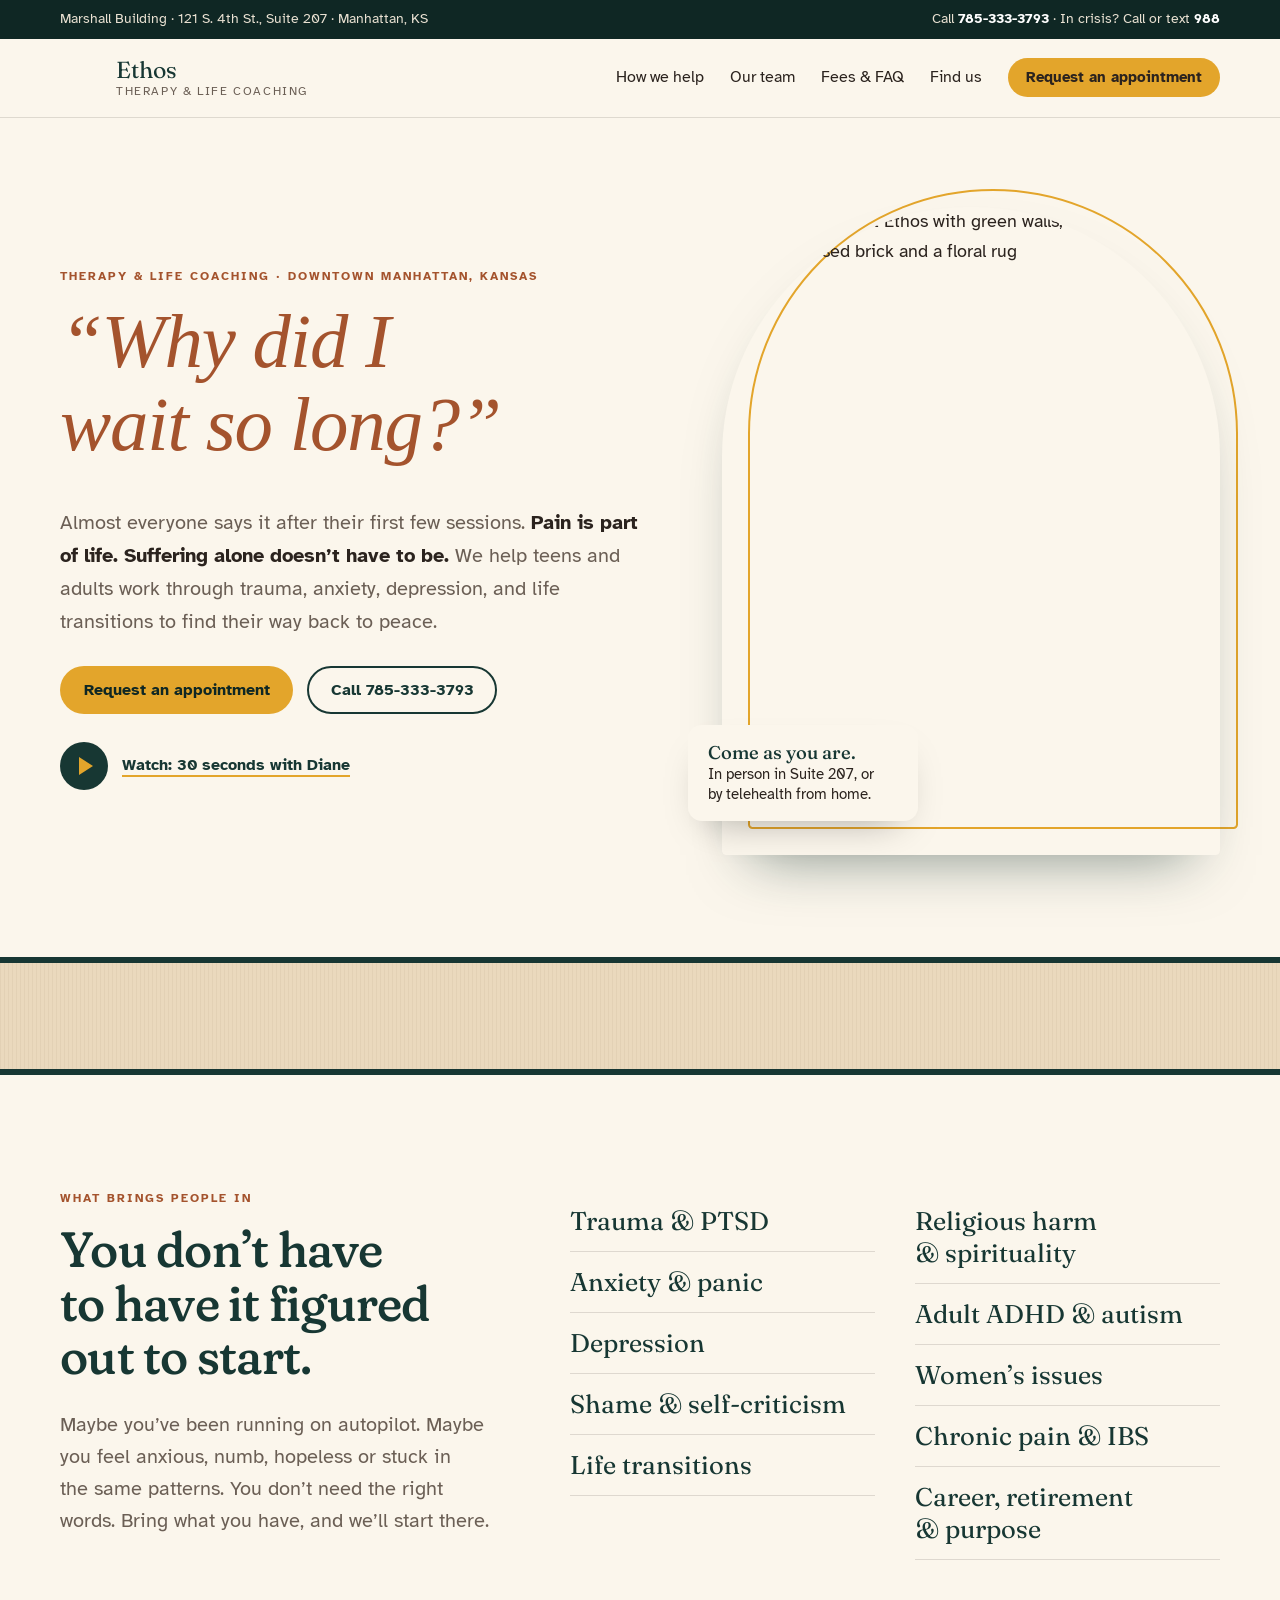
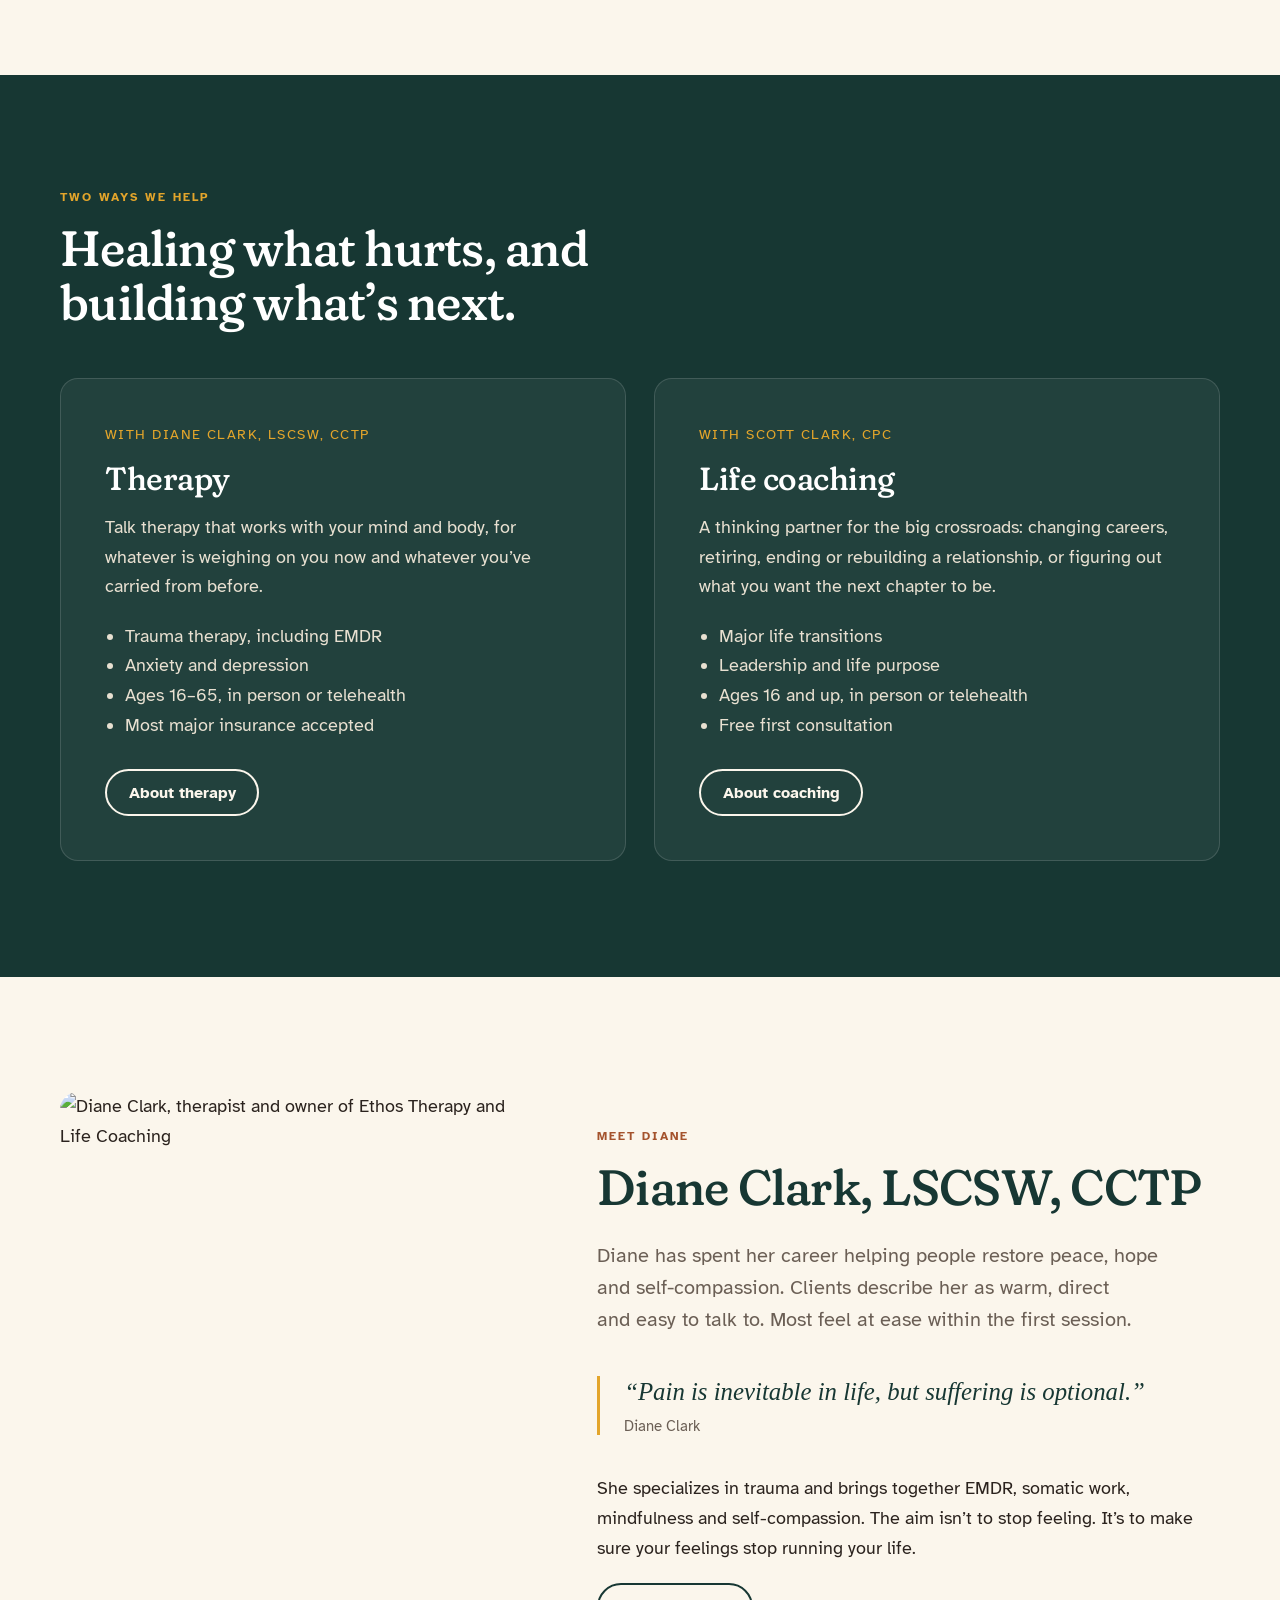
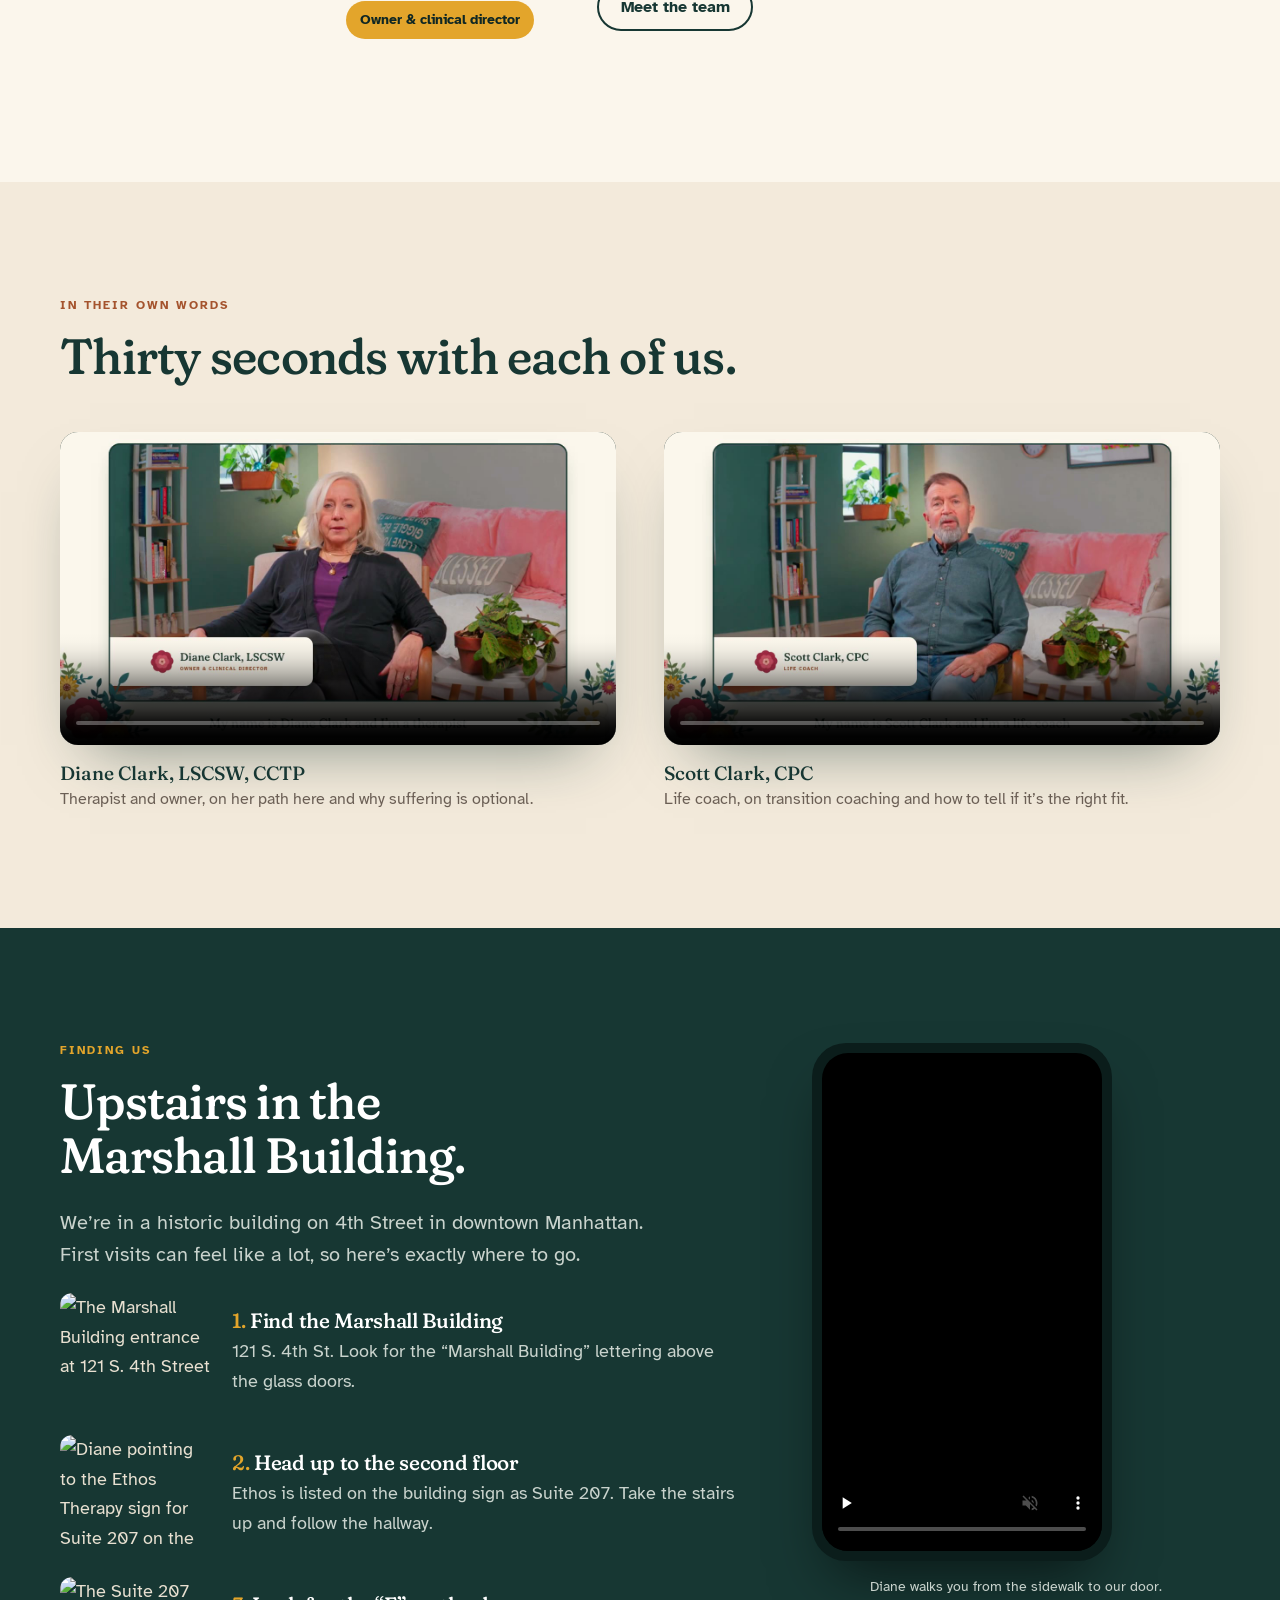
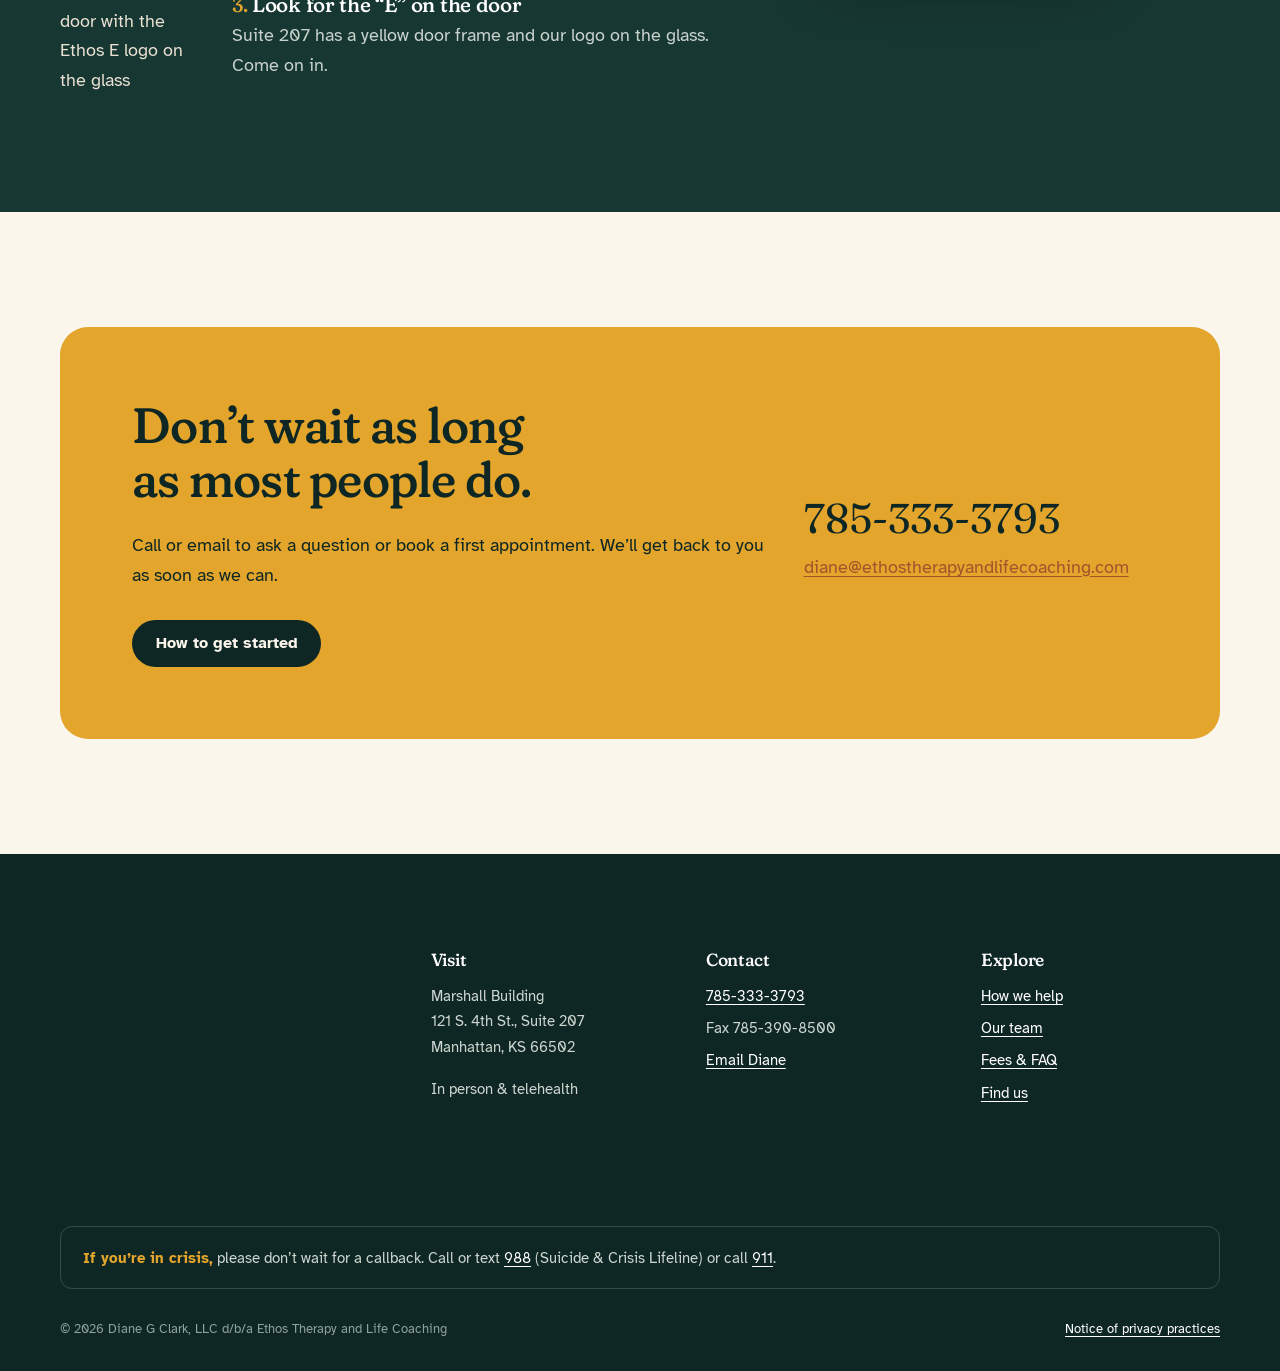
==== commit a63addf8: "Preview update 2026-11-16 14:24" ====
--- a/index.html
+++ b/index.html
@@ -18,8 +18,8 @@
 <meta property="og:image:width" content="1200">
 <meta property="og:image:height" content="630">
 <meta property="og:image:alt" content="A therapy room at Ethos with a floral rug, beside the words “Why did I wait so long?”">
-<meta property="og:video" content="https://ethos.jcg.studio/assets/video/ethos-promo.mp4?v=2">
-<meta property="og:video:secure_url" content="https://ethos.jcg.studio/assets/video/ethos-promo.mp4?v=2">
+<meta property="og:video" content="https://ethos.jcg.studio/assets/video/ethos-promo.mp4?v=3">
+<meta property="og:video:secure_url" content="https://ethos.jcg.studio/assets/video/ethos-promo.mp4?v=3">
 <meta property="og:video:type" content="video/mp4">
 <meta property="og:video:width" content="1280">
 <meta property="og:video:height" content="720">
@@ -33,7 +33,7 @@
 <link rel="preconnect" href="https://fonts.googleapis.com">
 <link rel="preconnect" href="https://fonts.gstatic.com" crossorigin>
 <link href="https://fonts.googleapis.com/css2?family=Atkinson+Hyperlegible:ital,wght@0,400;0,700;1,400&family=Fraunces:ital,opsz,wght,SOFT@0,9..144,300..600,100;1,9..144,300..600,100&display=swap" rel="stylesheet">
-<link rel="stylesheet" href="assets/site.css?v=17">
+<link rel="stylesheet" href="assets/site.css?v=18">
 </head>
 <body>
 <a class="skip" href="#main">Skip to content</a>
@@ -166,15 +166,21 @@
 </section>
 
 <section class="cream">
-  <div class="wrap film">
-    <div>
-      <span class="eyebrow">In her own words</span>
-      <h2>Thirty seconds with Diane.</h2>
-      <p class="lede">The one thing nearly every new client tells her, and why she hopes you won’t wait as long as they did.</p>
-    </div>
-    <div class="film-frame">
-      <span class="garden garden-pin" data-garden="flower" data-seed="16" data-flower="daisy" role="presentation"></span>
-      <video src="assets/video/ethos-promo.mp4?v=2" poster="assets/img/promo-poster.jpg?v=2" controls playsinline preload="none" width="1280" height="720" aria-label="Video: Diane Clark on why people wait too long to start therapy. Captioned."></video>
+  <div class="wrap">
+    <div class="section-head">
+      <span class="eyebrow">In their own words</span>
+      <h2>Thirty seconds with each of us.</h2>
+    </div>
+    <div class="films">
+      <figure class="film-frame">
+        <span class="garden garden-pin" data-garden="flower" data-seed="16" data-flower="daisy" role="presentation"></span>
+        <video src="assets/video/ethos-promo.mp4?v=3" poster="assets/img/promo-poster.jpg?v=3" controls playsinline preload="none" width="1280" height="720" aria-label="Video: Diane Clark introduces herself and her work as a therapist. Captioned."></video>
+        <figcaption><b>Diane Clark, LSCSW, CCTP</b> Therapist and owner, on her path here and why suffering is optional.</figcaption>
+      </figure>
+      <figure class="film-frame">
+        <video src="assets/video/scott-promo.mp4?v=1" poster="assets/img/scott-poster.jpg?v=1" controls playsinline preload="none" width="1280" height="720" aria-label="Video: Scott Clark introduces transition coaching and how to get started. Captioned."></video>
+        <figcaption><b>Scott Clark, CPC</b> Life coach, on transition coaching and how to tell if it’s the right fit.</figcaption>
+      </figure>
     </div>
   </div>
 </section>
@@ -218,7 +224,7 @@
 
 <dialog class="lightbox" id="film-dialog" aria-label="Video: thirty seconds with Diane">
   <button class="lightbox-close" type="button" aria-label="Close video">Close ✕</button>
-  <video src="assets/video/ethos-promo.mp4?v=2" poster="assets/img/promo-poster.jpg?v=2" controls playsinline preload="none" width="1280" height="720"></video>
+  <video src="assets/video/ethos-promo.mp4?v=3" poster="assets/img/promo-poster.jpg?v=3" controls playsinline preload="none" width="1280" height="720"></video>
 </dialog>
 
 <footer class="site-footer">
--- a/assets/site.css
+++ b/assets/site.css
@@ -336,6 +336,10 @@
 /* Promo film */
 .film { display: grid; grid-template-columns: .8fr 1.2fr; gap: clamp(32px, 6vw, 72px); align-items: center; }
 .film-frame { position: relative; }
+.films { display: grid; grid-template-columns: 1fr 1fr; gap: clamp(24px, 4vw, 48px); }
+.films figure { margin: 0; }
+.films figcaption { margin-top: 16px; color: var(--muted); font-size: .98rem; }
+.films figcaption b { display: block; font: 500 1.2rem var(--serif); color: var(--green-deep); margin-bottom: 2px; }
 .film-frame video { width: 100%; height: auto; aspect-ratio: 16 / 9; border-radius: var(--radius); background: var(--green-ink); box-shadow: 0 30px 60px -30px rgba(23, 55, 51, .55); }
 .film-frame .garden-pin { width: 68px; height: 68px; right: -24px; top: -28px; z-index: 1; }
 
@@ -412,6 +416,7 @@
 .form-note { margin: 0; color: var(--muted); font-size: .95rem; }
 .form .btn { justify-self: start; border: 0; cursor: pointer; font-family: inherit; }
 .form .hp { position: absolute; left: -9999px; width: 1px; height: 1px; }
+@media (max-width: 739px) { .films { grid-template-columns: 1fr; gap: 36px; } }
 @media (max-width: 600px) { .form-row { grid-template-columns: 1fr; } .form .btn { justify-self: stretch; justify-content: center; } }
 .note { background: var(--cream); border-left: 4px solid var(--marigold); padding: 18px 22px; border-radius: 0 12px 12px 0; }
 .photo-tall { border-radius: var(--radius); width: 100%; height: auto; aspect-ratio: 4/5; object-fit: cover; }
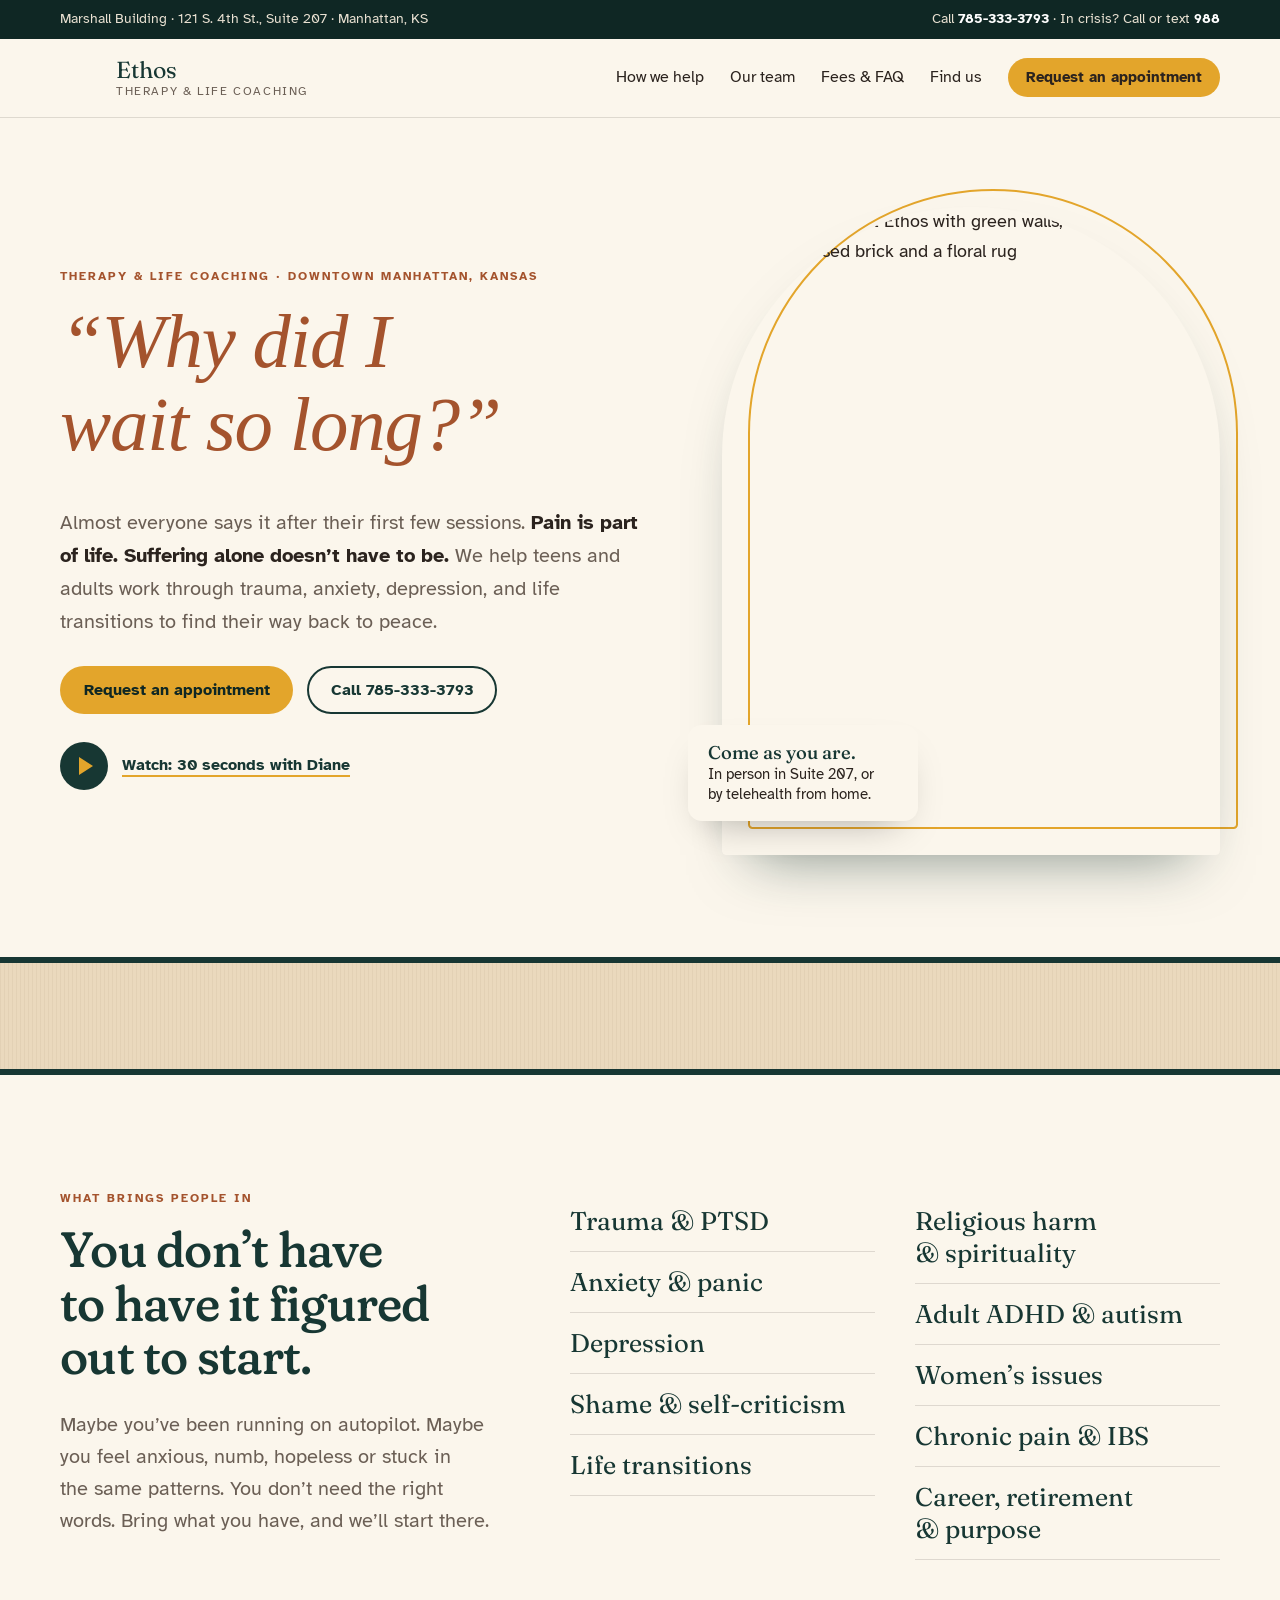
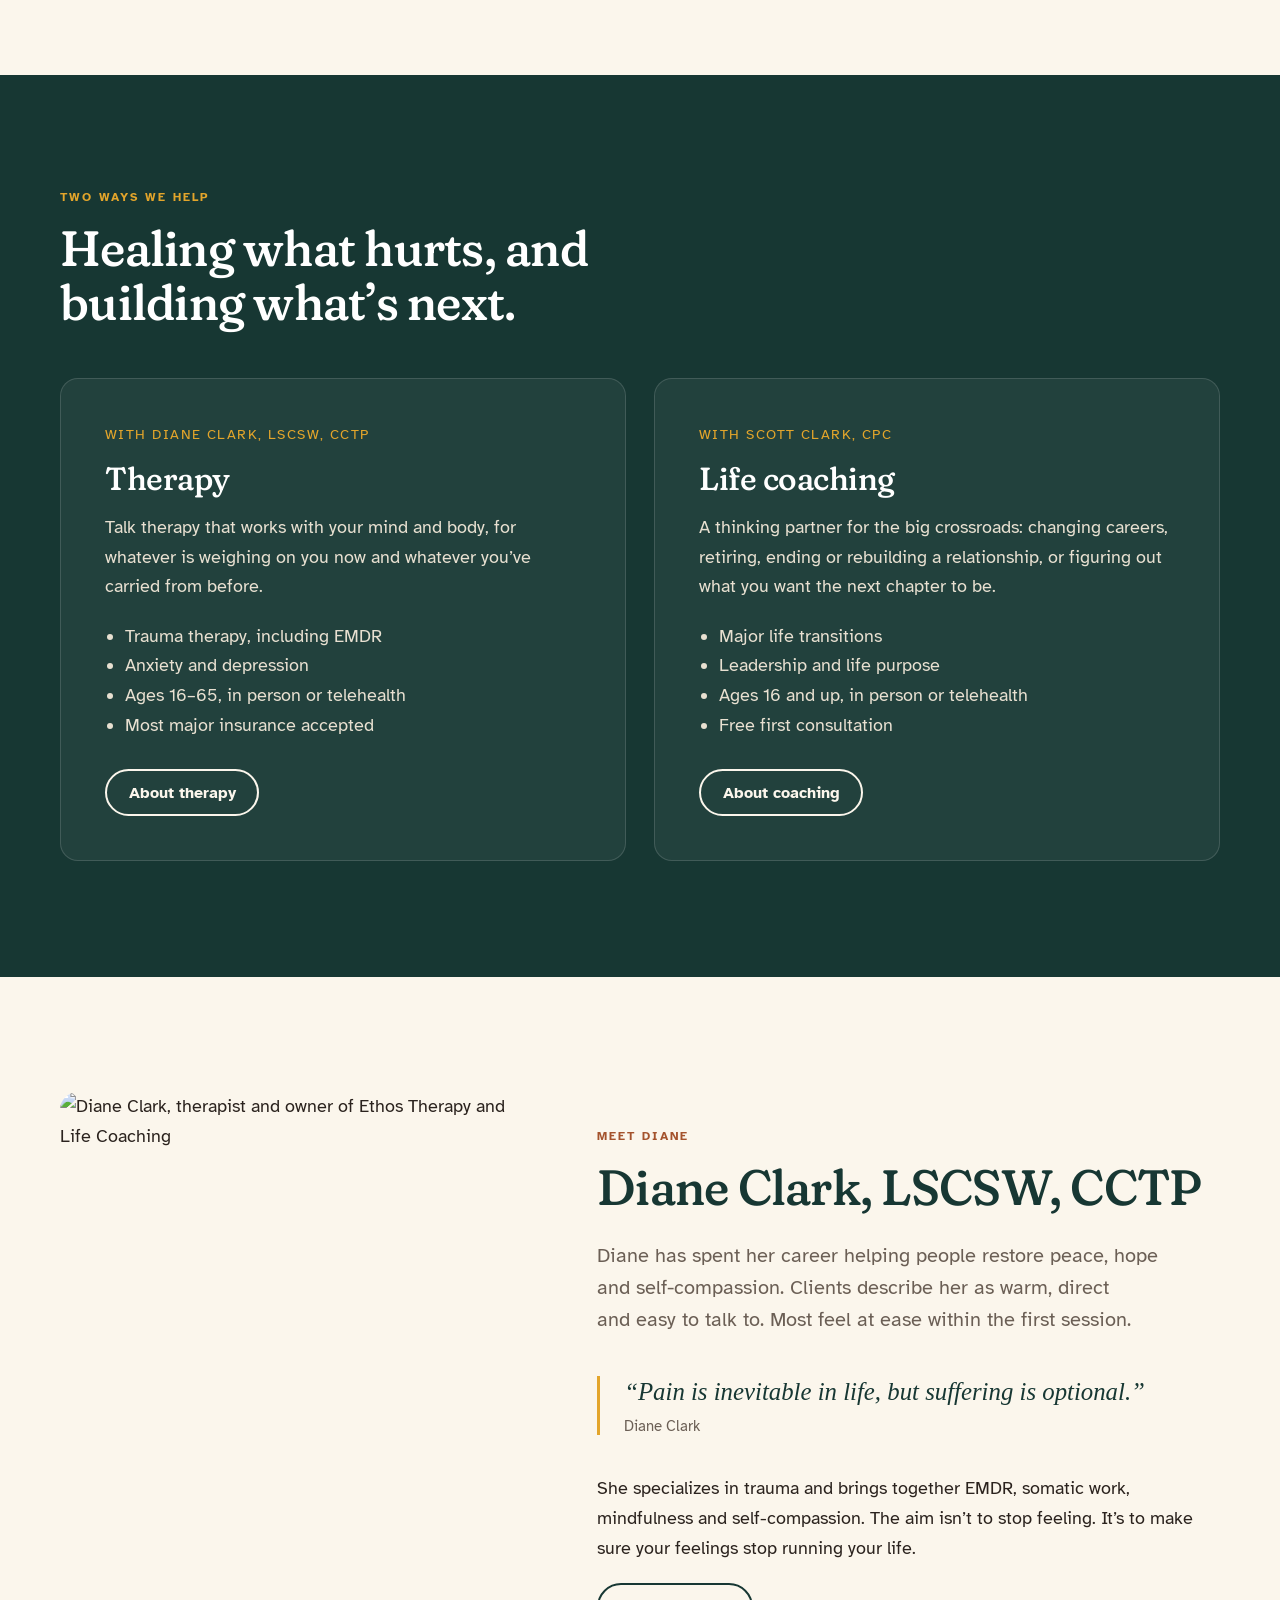
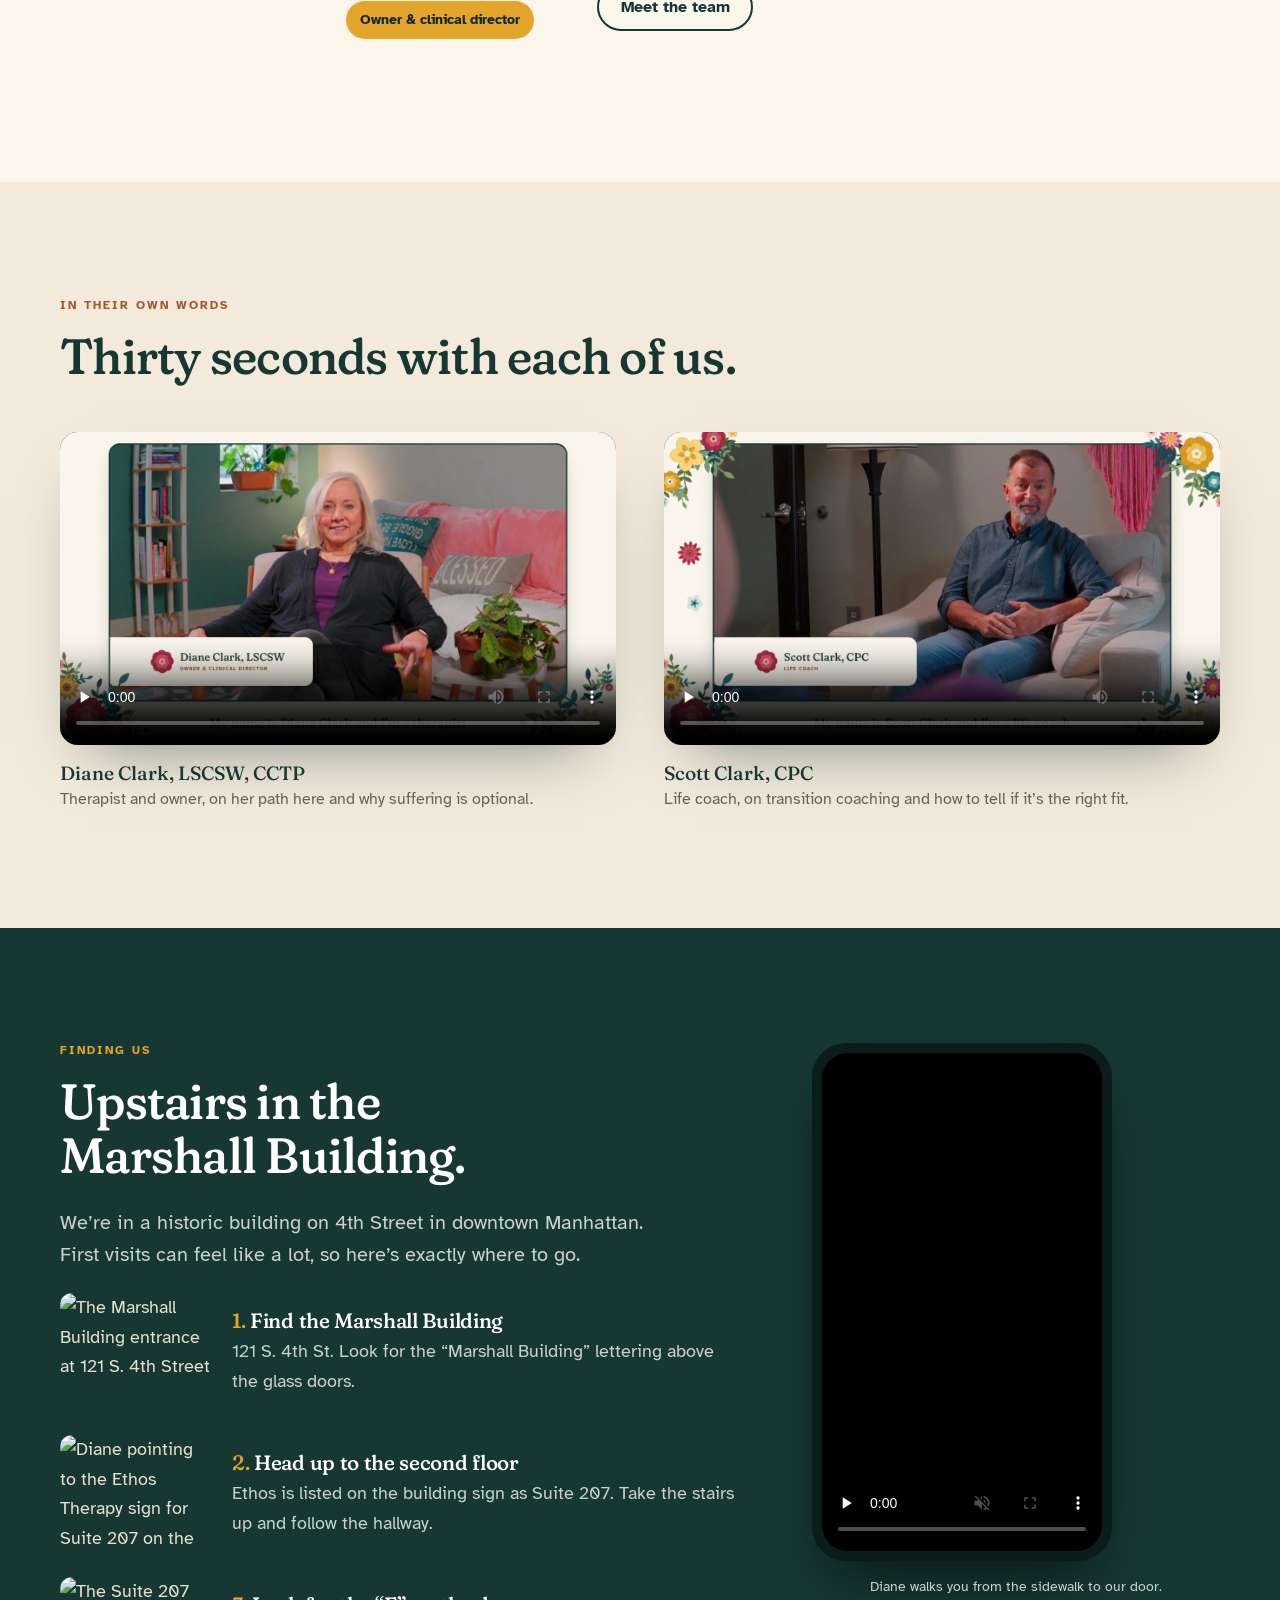
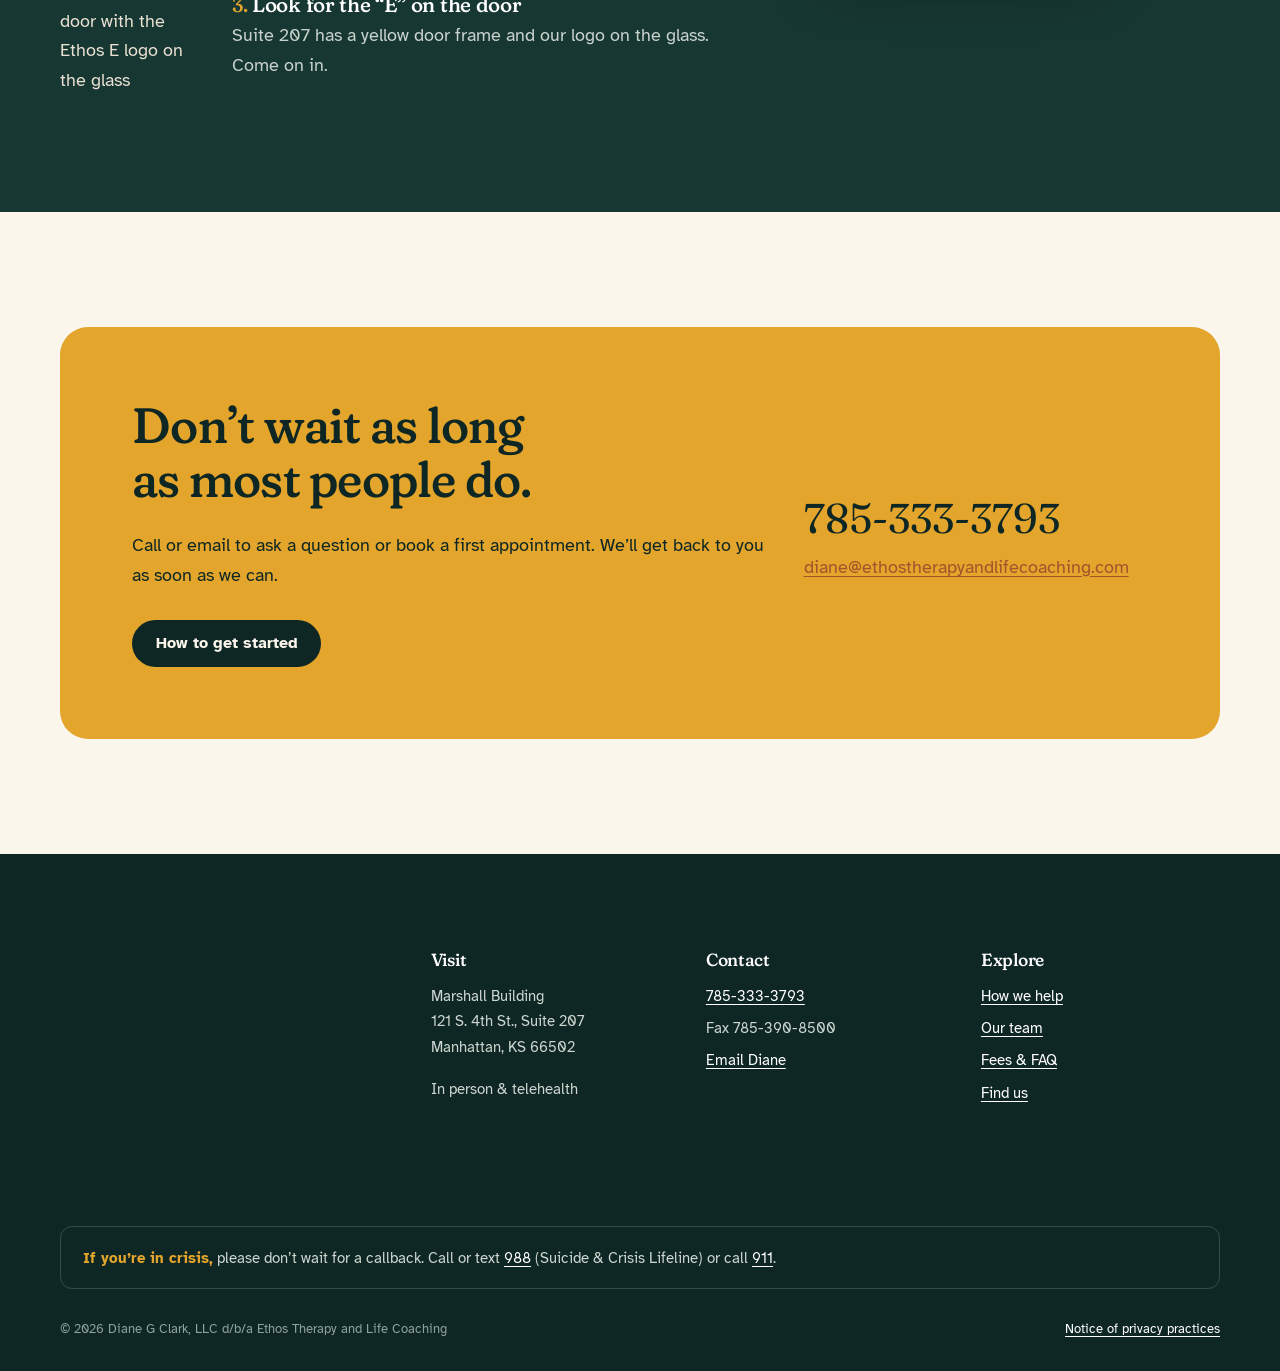
==== commit 7c3fec02: "Preview update 2026-11-20 14:46" ====
--- a/index.html
+++ b/index.html
@@ -174,11 +174,11 @@
     <div class="films">
       <figure class="film-frame">
         <span class="garden garden-pin" data-garden="flower" data-seed="16" data-flower="daisy" role="presentation"></span>
-        <video src="assets/video/ethos-promo.mp4?v=3" poster="assets/img/promo-poster.jpg?v=3" controls playsinline preload="none" width="1280" height="720" aria-label="Video: Diane Clark introduces herself and her work as a therapist. Captioned."></video>
+        <video src="assets/video/ethos-promo.mp4?v=3" poster="assets/img/promo-poster.jpg?v=4" controls playsinline preload="none" width="1280" height="720" aria-label="Video: Diane Clark introduces herself and her work as a therapist. Captioned."></video>
         <figcaption><b>Diane Clark, LSCSW, CCTP</b> Therapist and owner, on her path here and why suffering is optional.</figcaption>
       </figure>
       <figure class="film-frame">
-        <video src="assets/video/scott-promo.mp4?v=1" poster="assets/img/scott-poster.jpg?v=1" controls playsinline preload="none" width="1280" height="720" aria-label="Video: Scott Clark introduces transition coaching and how to get started. Captioned."></video>
+        <video src="assets/video/scott-promo.mp4?v=1" poster="assets/img/scott-poster.jpg?v=2" controls playsinline preload="none" width="1280" height="720" aria-label="Video: Scott Clark introduces transition coaching and how to get started. Captioned."></video>
         <figcaption><b>Scott Clark, CPC</b> Life coach, on transition coaching and how to tell if it’s the right fit.</figcaption>
       </figure>
     </div>
@@ -224,7 +224,7 @@
 
 <dialog class="lightbox" id="film-dialog" aria-label="Video: thirty seconds with Diane">
   <button class="lightbox-close" type="button" aria-label="Close video">Close ✕</button>
-  <video src="assets/video/ethos-promo.mp4?v=3" poster="assets/img/promo-poster.jpg?v=3" controls playsinline preload="none" width="1280" height="720"></video>
+  <video src="assets/video/ethos-promo.mp4?v=3" poster="assets/img/promo-poster.jpg?v=4" controls playsinline preload="none" width="1280" height="720"></video>
 </dialog>
 
 <footer class="site-footer">
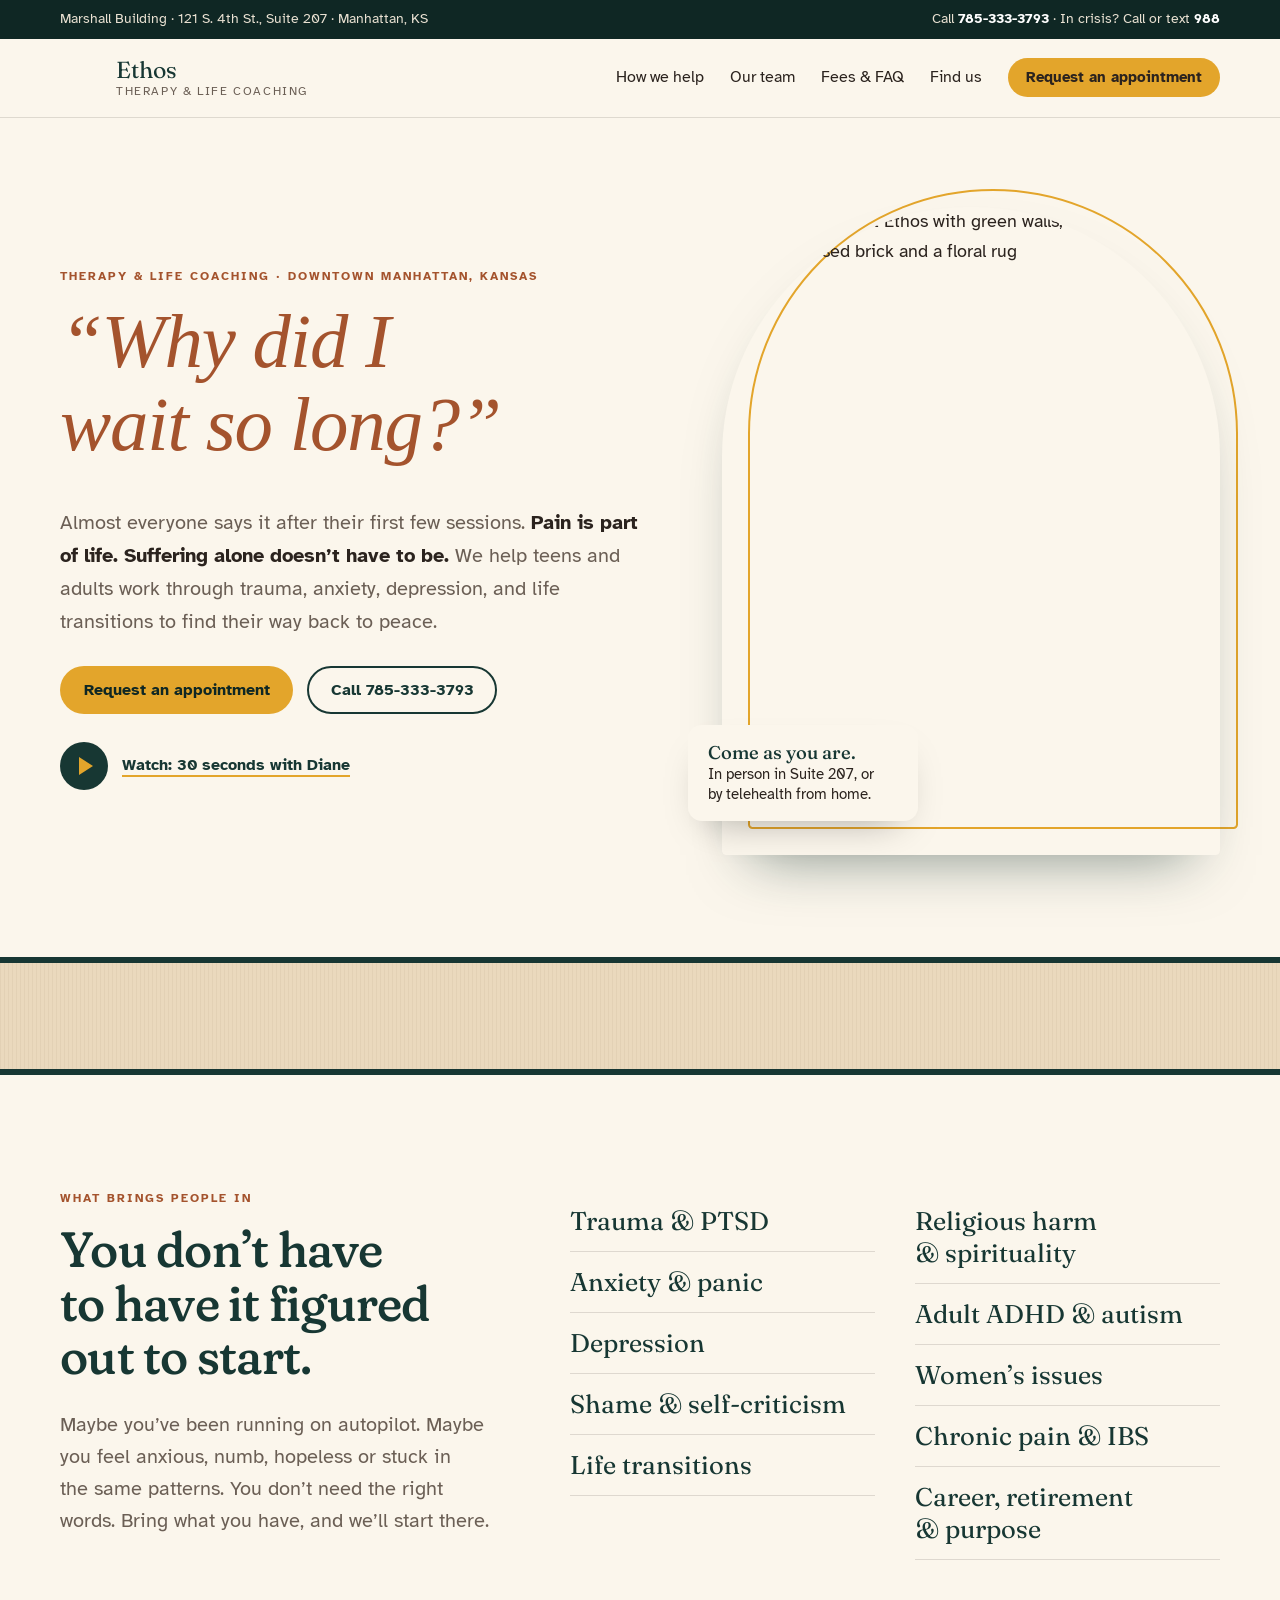
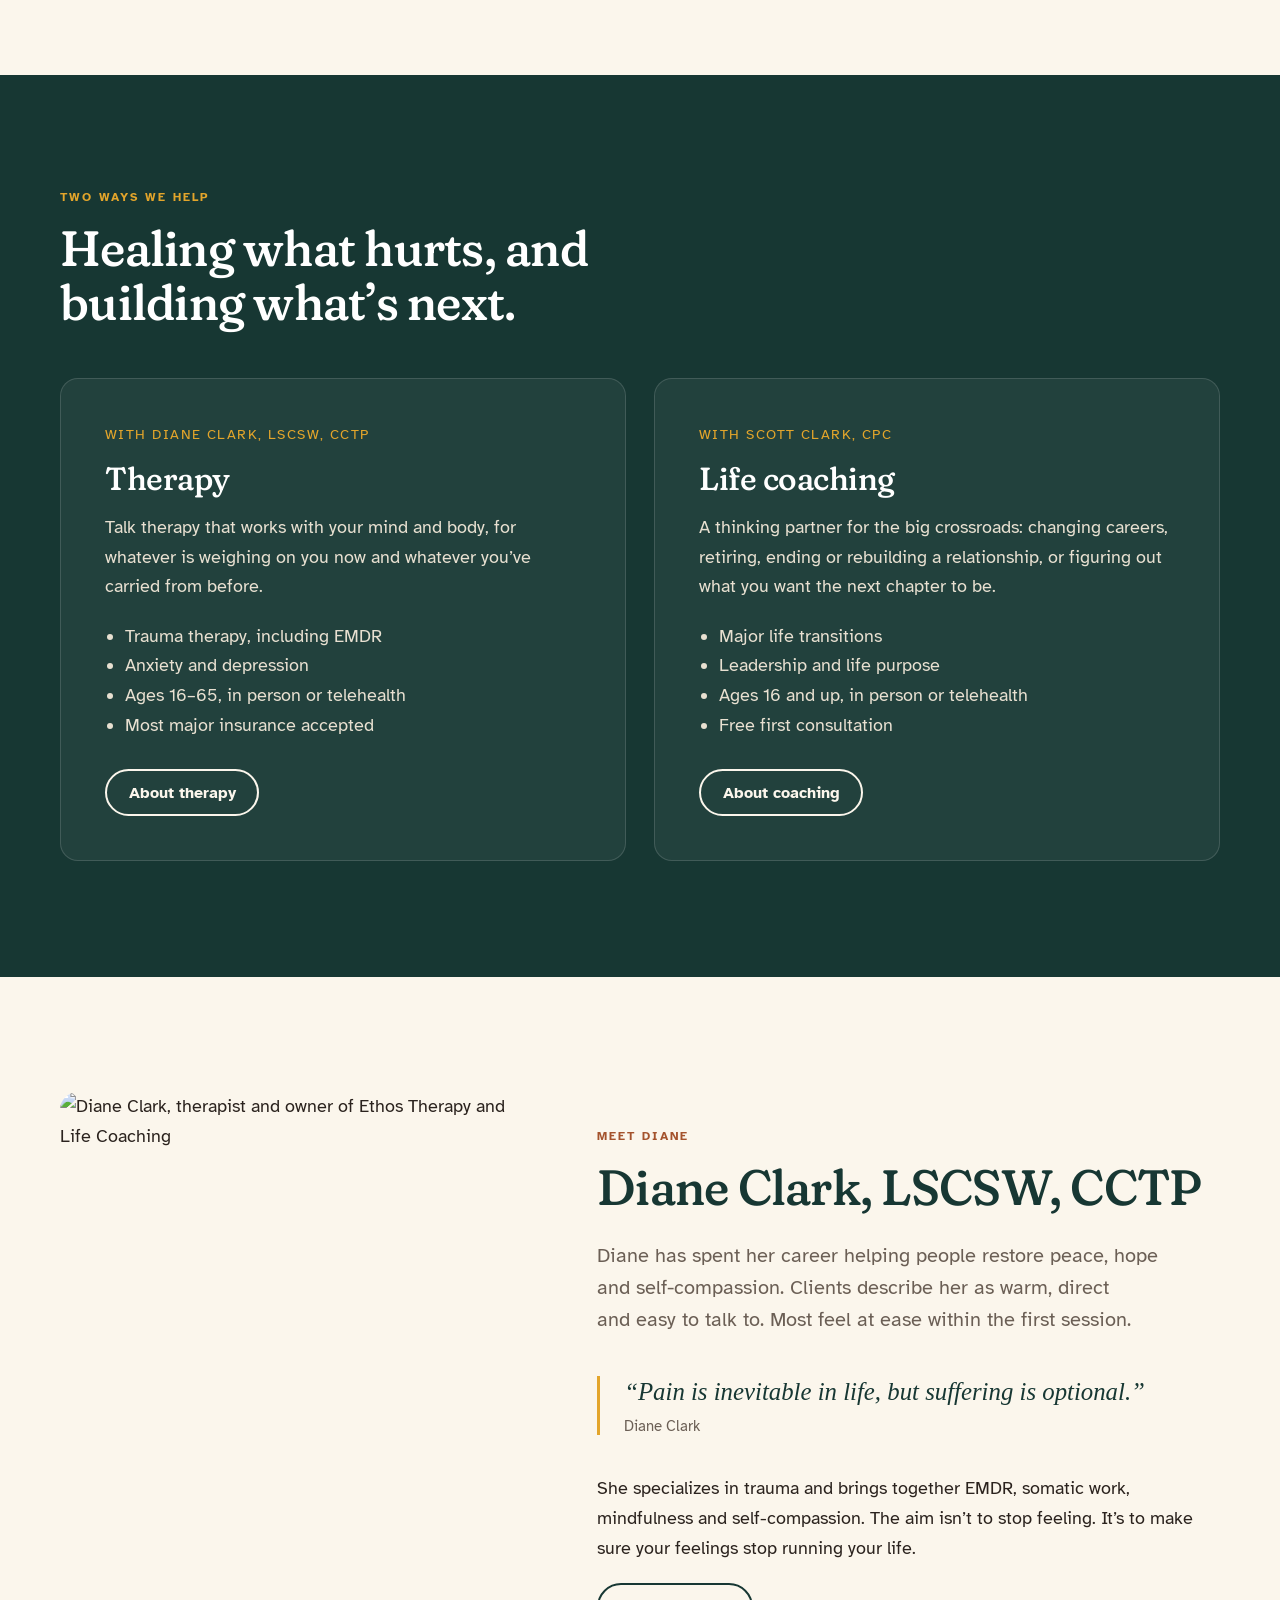
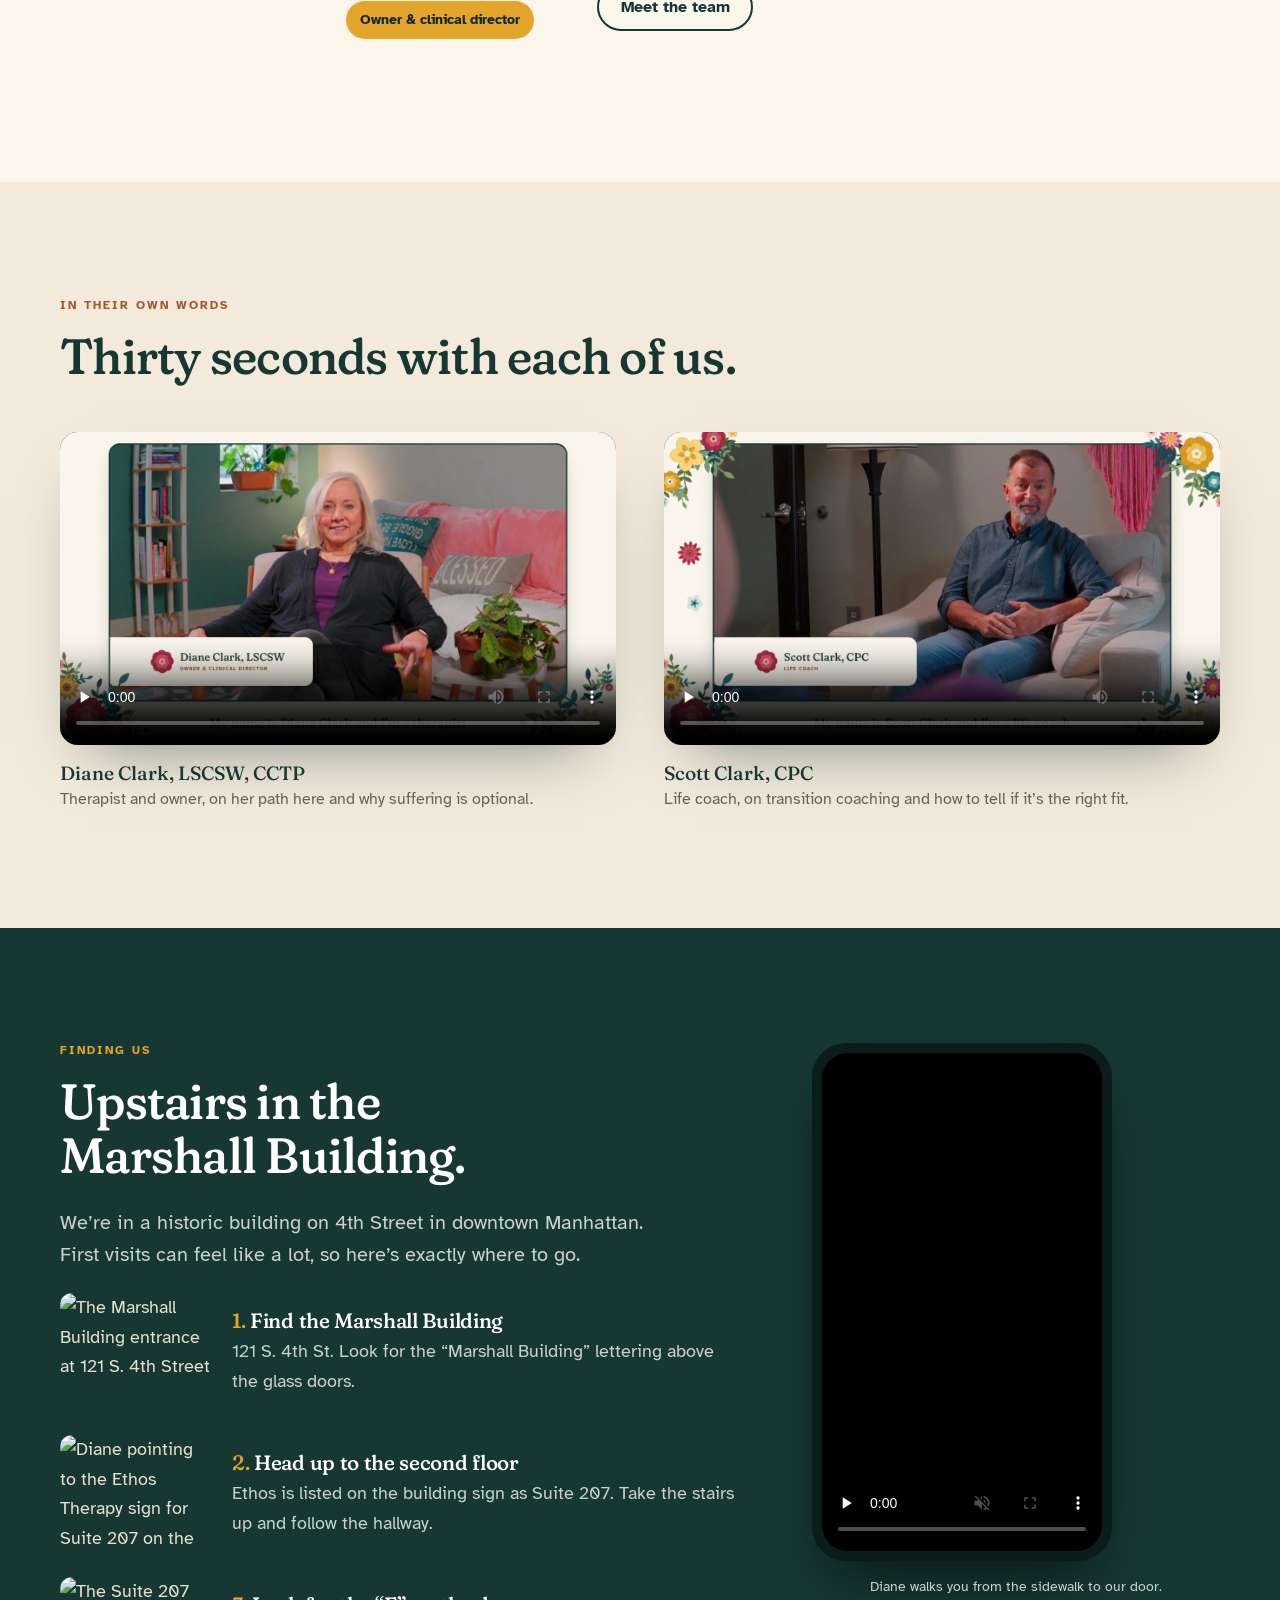
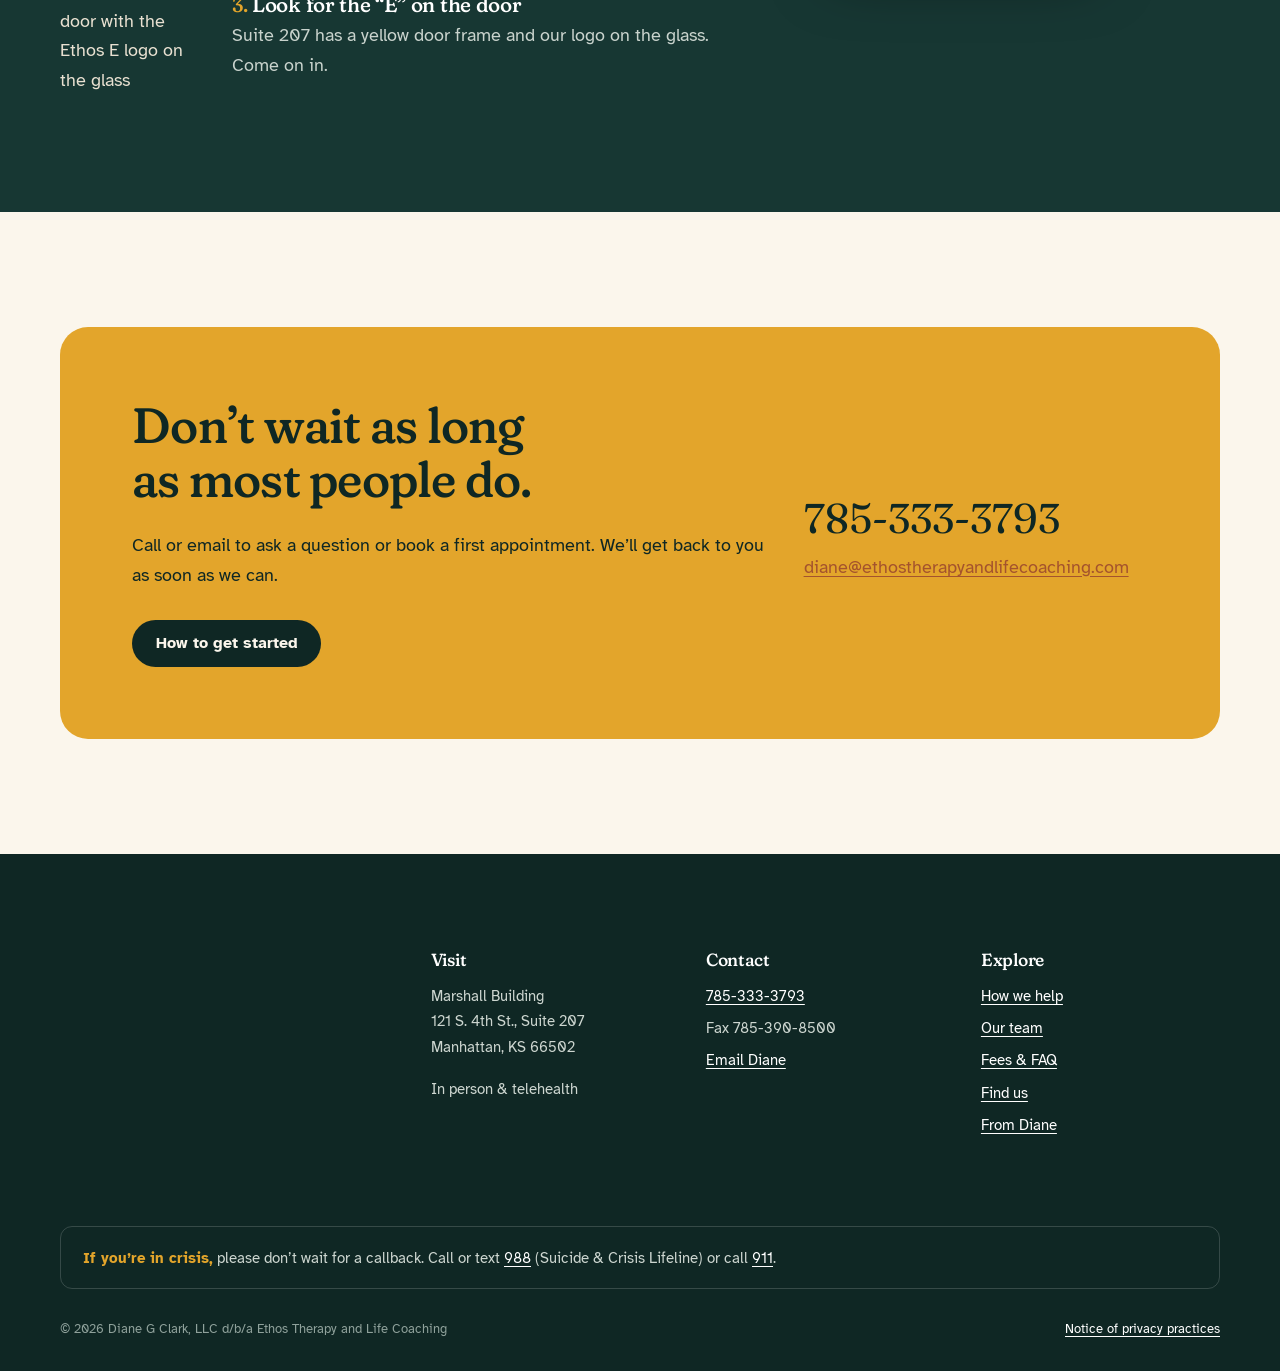
==== commit 42b4cce2: "Preview update 2026-11-23 10:43" ====
--- a/index.html
+++ b/index.html
@@ -254,6 +254,7 @@
           <li><a href="team.html">Our team</a></li>
           <li><a href="fees.html">Fees &amp; FAQ</a></li>
           <li><a href="contact.html">Find us</a></li>
+          <li><a href="writing.html">From Diane</a></li>
         </ul>
       </div>
     </div>
--- a/assets/site.css
+++ b/assets/site.css
@@ -382,6 +382,16 @@
 .prose { max-width: 720px; }
 .prose h2 { margin-top: 1.6em; font-size: 2rem; }
 .prose h3 { margin-top: 1.4em; }
+/* "From Diane" writing page */
+.post-list ul { margin: 0; padding-left: 1.2em; columns: 2; column-gap: 32px; }
+.post-list li { margin-bottom: .4em; }
+.post { margin-top: 3rem; padding-top: 1rem; border-top: 1px solid var(--line); scroll-margin-top: 100px; }
+.post h2 { margin-top: .8em; }
+.post-date { margin-top: -.4em; color: var(--muted); font-size: .95rem; }
+.post-cta { margin-top: 3rem; }
+.post-cta p { margin: 0; }
+.bio-more { margin-top: 1.2rem; }
+@media (max-width: 600px) { .post-list ul { columns: 1; } }
 .grid-2 { display: grid; grid-template-columns: 1fr 1fr; gap: clamp(28px, 5vw, 64px); }
 .grid-3 { display: grid; grid-template-columns: repeat(3, 1fr); gap: 24px; }
 .card {
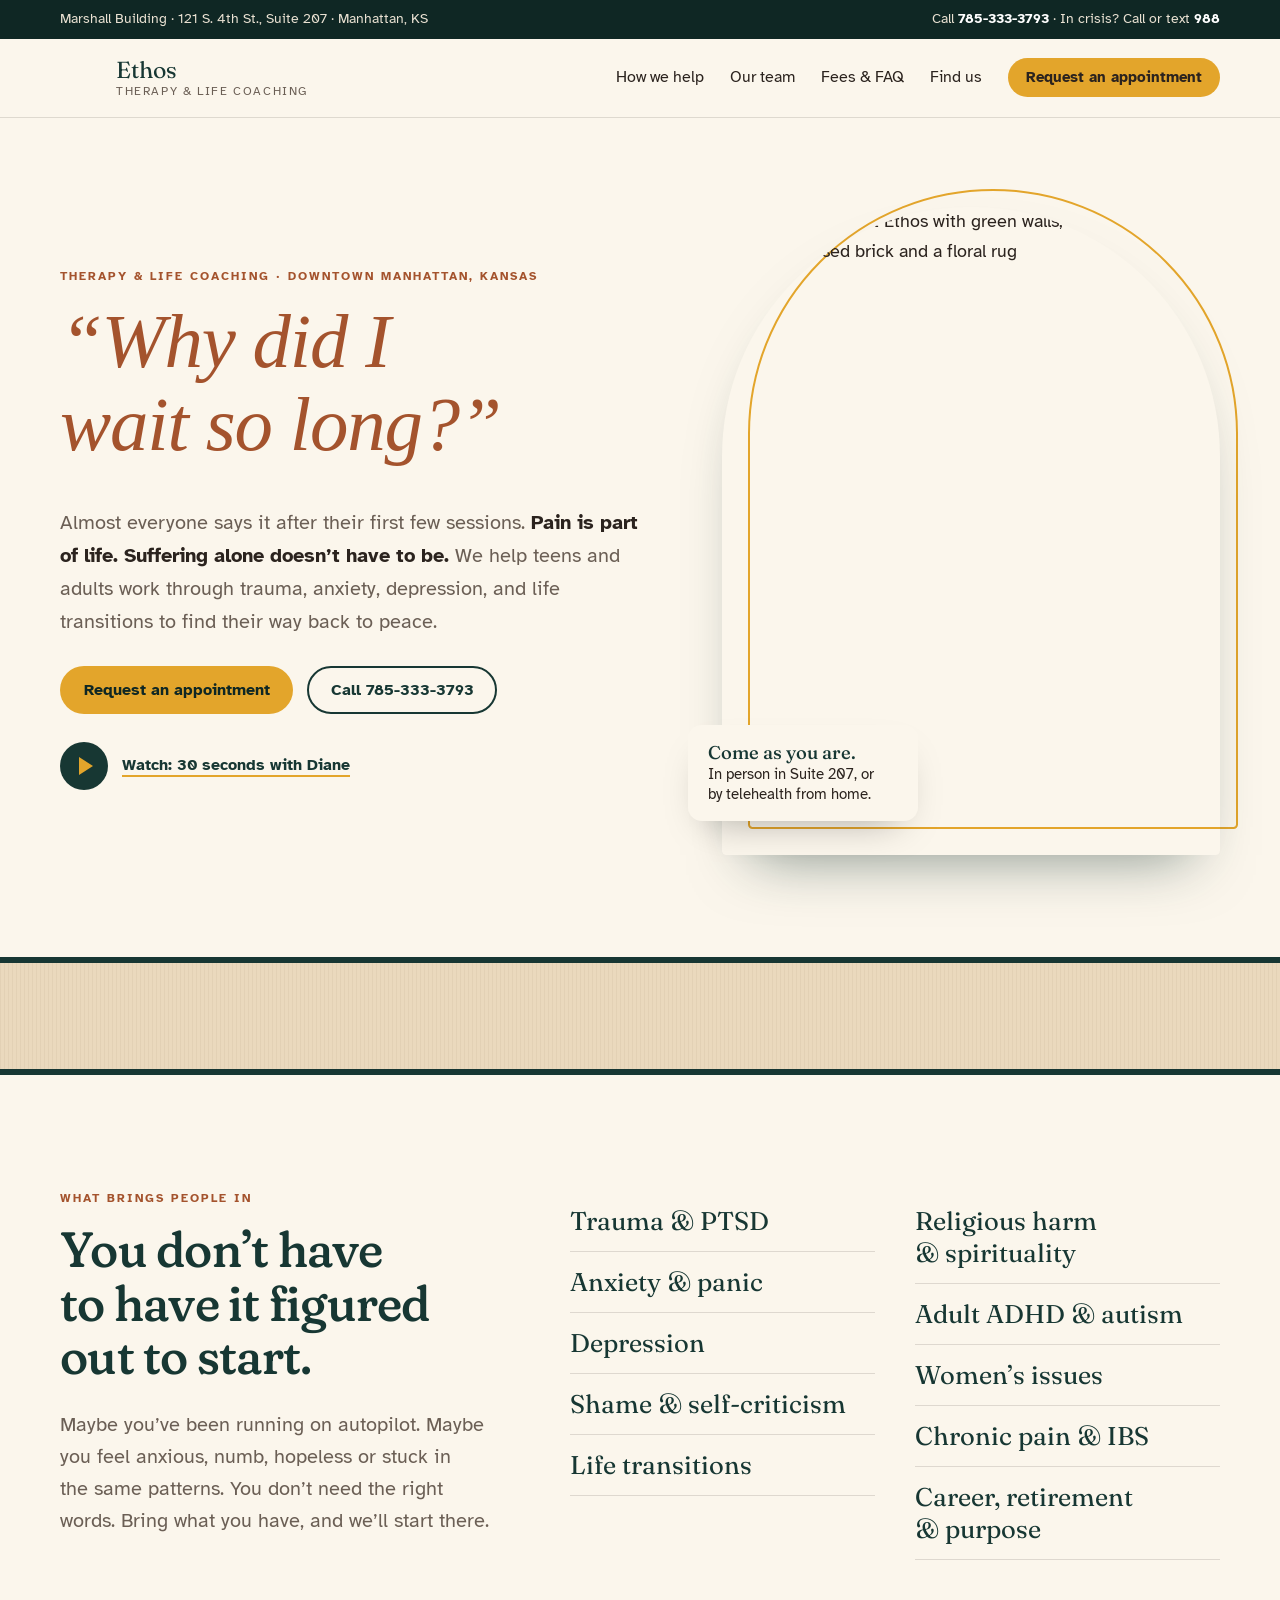
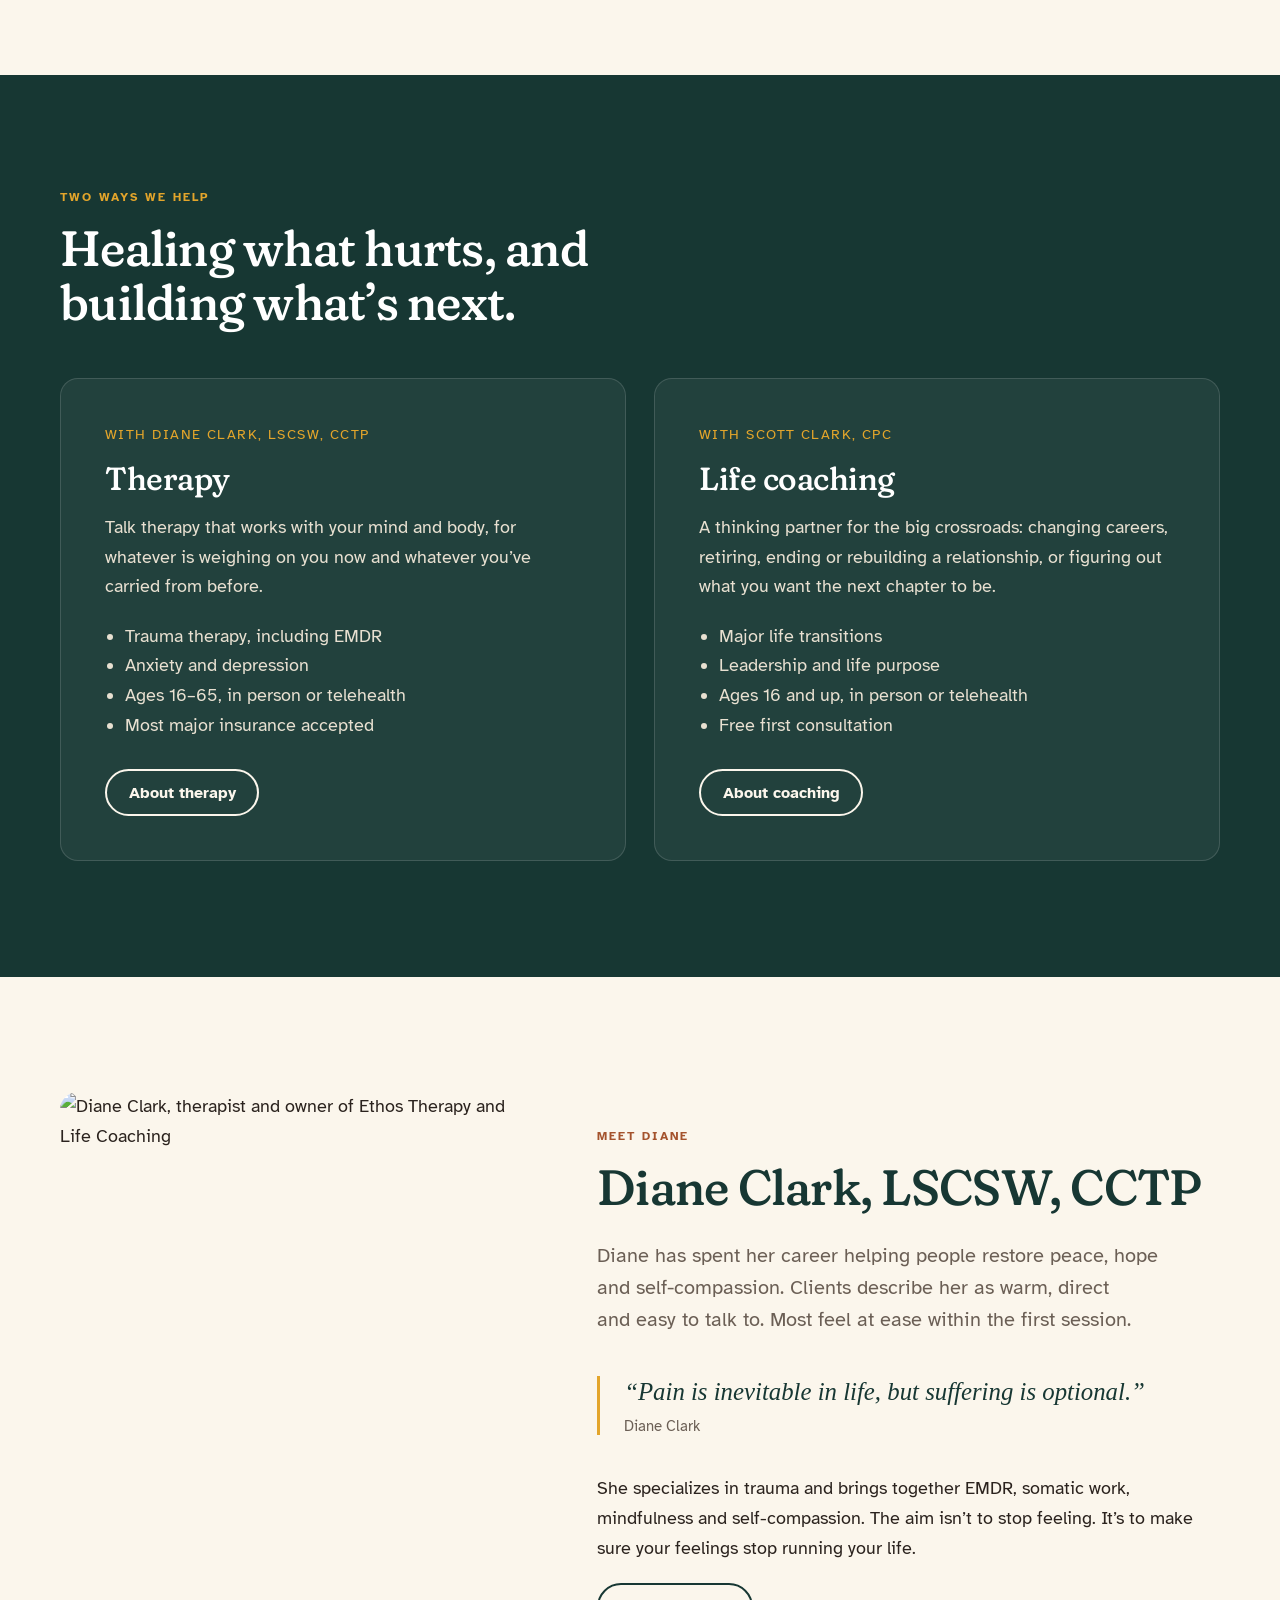
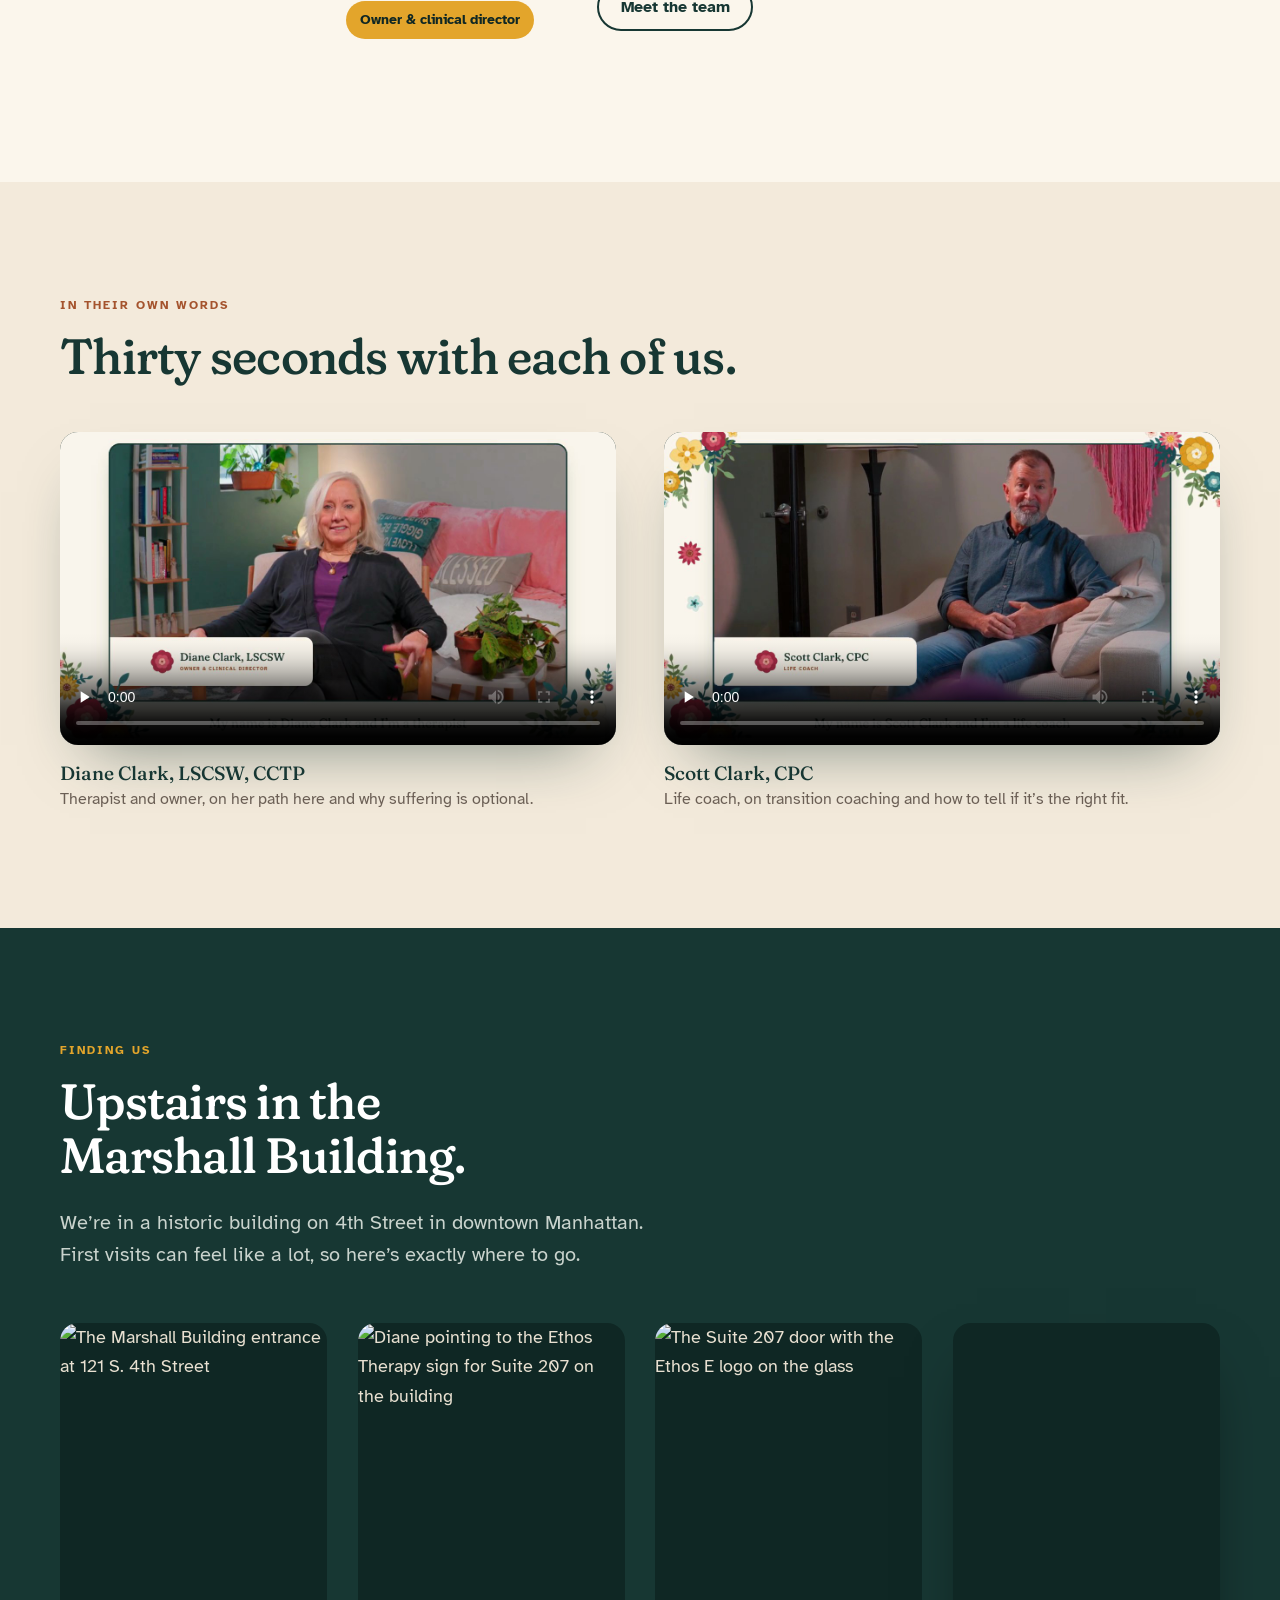
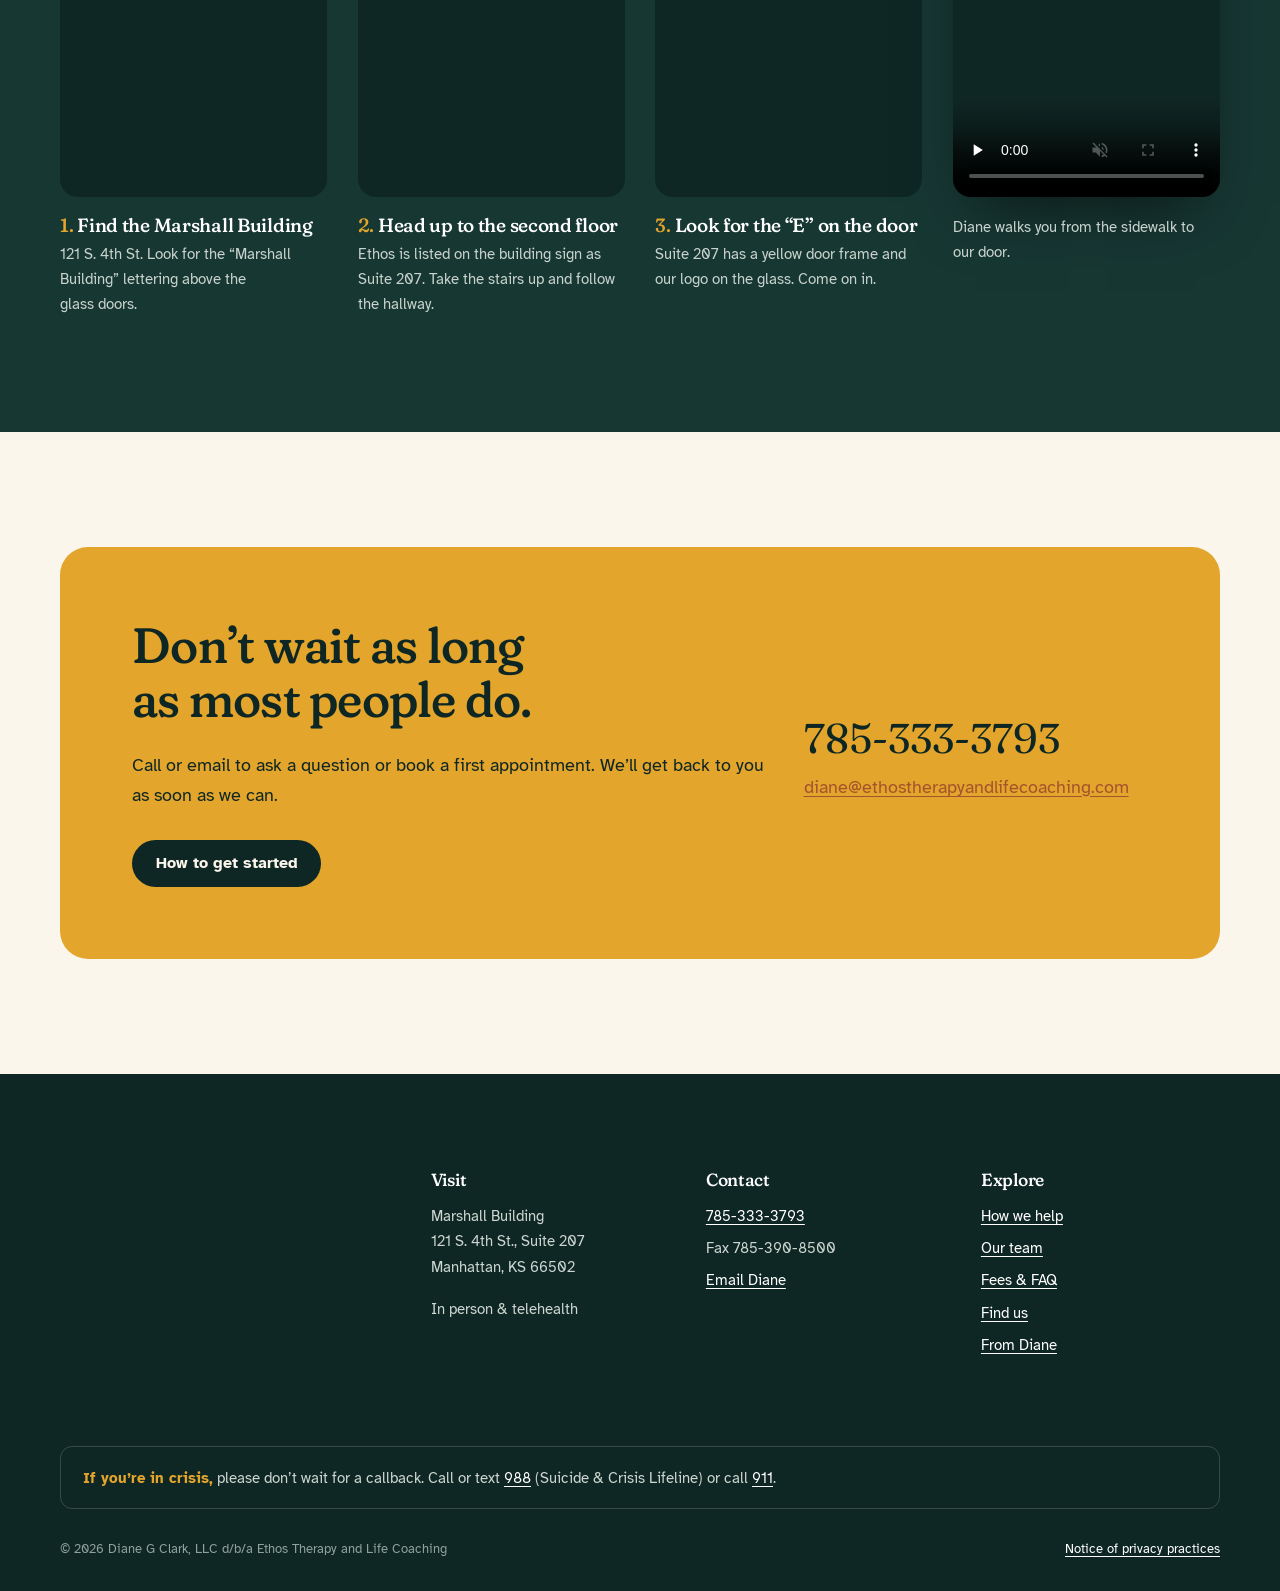
==== commit 47f34dbc: "Preview update 2026-11-23 11:54" ====
--- a/index.html
+++ b/index.html
@@ -33,7 +33,7 @@
 <link rel="preconnect" href="https://fonts.googleapis.com">
 <link rel="preconnect" href="https://fonts.gstatic.com" crossorigin>
 <link href="https://fonts.googleapis.com/css2?family=Atkinson+Hyperlegible:ital,wght@0,400;0,700;1,400&family=Fraunces:ital,opsz,wght,SOFT@0,9..144,300..600,100;1,9..144,300..600,100&display=swap" rel="stylesheet">
-<link rel="stylesheet" href="assets/site.css?v=18">
+<link rel="stylesheet" href="assets/site.css?v=22">
 </head>
 <body>
 <a class="skip" href="#main">Skip to content</a>
@@ -186,21 +186,23 @@
 </section>
 
 <section class="dark on-dark" id="find">
-  <div class="wrap find">
-    <div>
+  <div class="wrap">
+    <div class="find-head">
       <span class="eyebrow">Finding us</span>
       <h2>Upstairs in the Marshall Building.</h2>
       <p class="lede">We’re in a historic building on 4th Street in downtown Manhattan. First visits can feel like a lot, so here’s exactly where to go.</p>
-      <ol class="steps">
-        <li><img src="assets/img/exterior.jpg" alt="The Marshall Building entrance at 121 S. 4th Street" loading="lazy"><div><h3>Find the Marshall Building</h3><p>121 S. 4th St. Look for the “Marshall Building” lettering above the glass doors.</p></div></li>
-        <li><img src="assets/img/diane-sign.jpg" alt="Diane pointing to the Ethos Therapy sign for Suite 207 on the building" loading="lazy"><div><h3>Head up to the second floor</h3><p>Ethos is listed on the building sign as Suite 207. Take the stairs up and follow the hallway.</p></div></li>
-        <li><img src="assets/img/suite-door.jpg" alt="The Suite 207 door with the Ethos E logo on the glass" loading="lazy"><div><h3>Look for the “E” on the door</h3><p>Suite 207 has a yellow door frame and our logo on the glass. Come on in.</p></div></li>
-      </ol>
-    </div>
-    <div>
-      <div class="phone"><video src="assets/video/finding-us.mp4" poster="assets/img/finding-us-poster.jpg" controls muted playsinline preload="none" aria-label="Video: Diane walks from the street to Suite 207"></video></div>
-      <p class="phone-cap">Diane walks you from the sidewalk to our door.</p>
-    </div>
+    </div>
+    <!-- The walk, left to right: three photo steps, then Diane's walk-in film. Every frame is 9:16, the film's own shape. On phones the row swipes. -->
+    <ol class="walk">
+      <li><img src="assets/img/exterior.jpg" alt="The Marshall Building entrance at 121 S. 4th Street" loading="lazy" style="object-position: 46% 50%"><h3>Find the Marshall Building</h3><p>121 S. 4th St. Look for the “Marshall Building” lettering above the glass doors.</p></li>
+      <li><img src="assets/img/diane-sign.jpg" alt="Diane pointing to the Ethos Therapy sign for Suite 207 on the building" loading="lazy" style="object-position: 38% 50%"><h3>Head up to the second floor</h3><p>Ethos is listed on the building sign as Suite 207. Take the stairs up and follow the hallway.</p></li>
+      <li><img src="assets/img/suite-door.jpg" alt="The Suite 207 door with the Ethos E logo on the glass" loading="lazy"><h3>Look for the “E” on the door</h3><p>Suite 207 has a yellow door frame and our logo on the glass. Come on in.</p></li>
+      <li class="walk-film film-frame">
+        <span class="garden garden-pin" data-garden="flower" data-seed="23" data-flower="daisy" role="presentation"></span>
+        <video src="assets/video/finding-us.mp4" poster="assets/img/finding-us-poster.jpg" controls muted playsinline preload="none" width="720" height="1280" aria-label="Video: Diane walks from the street to Suite 207"></video>
+        <p>Diane walks you from the sidewalk to our door.</p>
+      </li>
+    </ol>
   </div>
 </section>
 
--- a/assets/site.css
+++ b/assets/site.css
@@ -276,22 +276,17 @@
 .facts dd { margin: 4px 0 0; }
 
 /* Finding us */
-.find { display: grid; grid-template-columns: 1.25fr .75fr; gap: clamp(32px, 6vw, 72px); align-items: start; }
-.steps { list-style: none; padding: 0; margin: 0; display: grid; gap: 22px; counter-reset: s; }
-.steps li { display: grid; grid-template-columns: 150px 1fr; gap: 22px; align-items: center; counter-increment: s; }
-.steps img { width: 150px; height: 120px; object-fit: cover; border-radius: 12px; }
-.steps h3 { font-size: 1.3rem; margin-bottom: .25em; }
-.steps h3::before { content: counter(s) ". "; color: var(--marigold); }
-.steps p { margin: 0; color: #c9d3cd; }
-.phone {
-  justify-self: center;
-  width: min(300px, 100%);
-  border-radius: 34px; padding: 10px;
-  background: #0b1d1b;
-  box-shadow: 0 30px 60px -20px rgba(0,0,0,.6);
-}
-.phone video { border-radius: 26px; width: 100%; aspect-ratio: 9/16; object-fit: cover; background: #000; }
-.phone-cap { text-align: center; font-size: .9rem; color: #c9d3cd; margin-top: 14px; }
+/* the walk: three photo steps and the walk-in film in one row, every frame 9:16 (the film's own shape).
+   Two columns on tablets; on phones the row swipes (rules at the end of this file). */
+.find-head { max-width: 40rem; margin-bottom: clamp(32px, 4vw, 52px); }
+.walk { list-style: none; padding: 0; margin: 0; display: grid; grid-template-columns: repeat(4, minmax(0, 1fr)); gap: clamp(18px, 2.4vw, 32px); counter-reset: s; }
+.walk > li { min-width: 0; }
+.walk img, .walk .film-frame video { display: block; width: 100%; height: auto; aspect-ratio: 9 / 16; object-fit: cover; border-radius: var(--radius); background: var(--green-ink); }
+.walk .film-frame video { box-shadow: 0 30px 60px -24px rgba(0, 0, 0, .6); }   /* two classes, so it beats the 16:9 promo rule below */
+.walk h3 { font-size: 1.2rem; margin: 18px 0 .3em; counter-increment: s; }
+.walk h3::before { content: counter(s) ". "; color: var(--marigold); }
+.walk p { margin: 0; color: #c9d3cd; font-size: .95rem; }
+.walk-film p { margin-top: 18px; }
 
 /* Breathing flower */
 .breath { display: grid; grid-template-columns: 1fr 1fr; gap: clamp(32px, 6vw, 80px); align-items: center; }
@@ -382,16 +377,29 @@
 .prose { max-width: 720px; }
 .prose h2 { margin-top: 1.6em; font-size: 2rem; }
 .prose h3 { margin-top: 1.4em; }
-/* "From Diane" writing page */
-.post-list ul { margin: 0; padding-left: 1.2em; columns: 2; column-gap: 32px; }
-.post-list li { margin-bottom: .4em; }
-.post { margin-top: 3rem; padding-top: 1rem; border-top: 1px solid var(--line); scroll-margin-top: 100px; }
-.post h2 { margin-top: .8em; }
-.post-date { margin-top: -.4em; color: var(--muted); font-size: .95rem; }
+/* "From Diane" writing page. Not .prose: site.js fades .prose in once 12% of it is on screen, which a page this long never reaches. */
+.writing { max-width: 720px; }
+.post-item { position: relative; padding: 30px 0 30px 92px; border-top: 1px solid var(--line); }
+.post-item:first-child { padding-top: 0; border-top: 0; }
+.post-flower { position: absolute; left: 0; top: 30px; width: 68px; height: 68px; }
+.post-item:first-child .post-flower { top: 0; }
+.post-hero-flower { width: clamp(150px, 17vw, 220px); bottom: 28px; }
+@media (max-width: 600px) { .post-item { padding-left: 64px; } .post-flower { width: 46px; height: 46px; } }
+.post-item h2 { margin: .2em 0 .4em; font-size: 1.75rem; }
+.post-item h2 a { color: inherit; text-decoration: none; }
+.post-item h2 a:hover { color: var(--brick); }
+.post-item p { margin: 0 0 .6em; }
+.post-date { margin: 0; color: var(--muted); font-size: .95rem; }
+.post-more { font-weight: 700; }
+.eyebrow-link { text-decoration: none; }
+.post-byline { margin-top: 1rem; color: var(--muted); }
 .post-cta { margin-top: 3rem; }
 .post-cta p { margin: 0; }
+.more-posts { margin-top: 3rem; padding-top: 2rem; border-top: 1px solid var(--line); }
+.more-posts h2 { margin: 0 0 .8em; font-size: 1.4rem; }
+.more-posts ul { margin: 0; padding-left: 1.2em; }
+.more-posts li { margin-bottom: .4em; }
 .bio-more { margin-top: 1.2rem; }
-@media (max-width: 600px) { .post-list ul { columns: 1; } }
 .grid-2 { display: grid; grid-template-columns: 1fr 1fr; gap: clamp(28px, 5vw, 64px); }
 .grid-3 { display: grid; grid-template-columns: repeat(3, 1fr); gap: 24px; }
 .card {
@@ -460,8 +468,7 @@
   .footer-grid { grid-template-columns: 1fr 1fr; }
   .approach { grid-template-columns: 1fr; gap: 8px; }
   .hero-badge { left: -18px; }
-  .steps li { grid-template-columns: 112px 1fr; gap: 18px; }
-  .steps img { width: 112px; height: 100px; }
+  .walk { grid-template-columns: repeat(2, minmax(0, 1fr)); row-gap: 44px; }
   .garden-corner { width: 200px; }
   .film-frame .garden-pin { right: -10px; }
   .person { align-items: start; }
@@ -529,8 +536,6 @@
   body { font-size: 17px; }
   .concern-list { columns: 1; }
   .facts { grid-template-columns: 1fr; }
-  .steps li { grid-template-columns: 96px 1fr; gap: 16px; }
-  .steps img { width: 96px; height: 96px; }
   .footer-grid { grid-template-columns: 1fr; }
   .topbar .wrap { justify-content: center; text-align: center; }
   .arch-wrap::before { inset: -10px -10px 20px 20px; }
@@ -538,3 +543,11 @@
   .film-frame .garden-pin { right: -8px; }
   .garden-edge { top: -34px; height: 68px; }
 }
+
+/* Finding us on phones: the walk becomes a sideways swipe, one frame and a peek of the next (rules above for desktop and tablet) */
+@media (max-width: 739px) {
+  .walk { grid-template-columns: none; grid-auto-flow: column; grid-auto-columns: 74%; gap: 16px; overflow-x: auto; overscroll-behavior-x: contain;
+          scroll-snap-type: x mandatory; scrollbar-width: none; margin-inline: calc(-1 * var(--gutter, 20px)); padding: 30px var(--gutter, 20px) 4px; scroll-padding-inline: var(--gutter, 20px); }
+  .walk::-webkit-scrollbar { display: none; }
+  .walk > li { scroll-snap-align: start; }
+}
